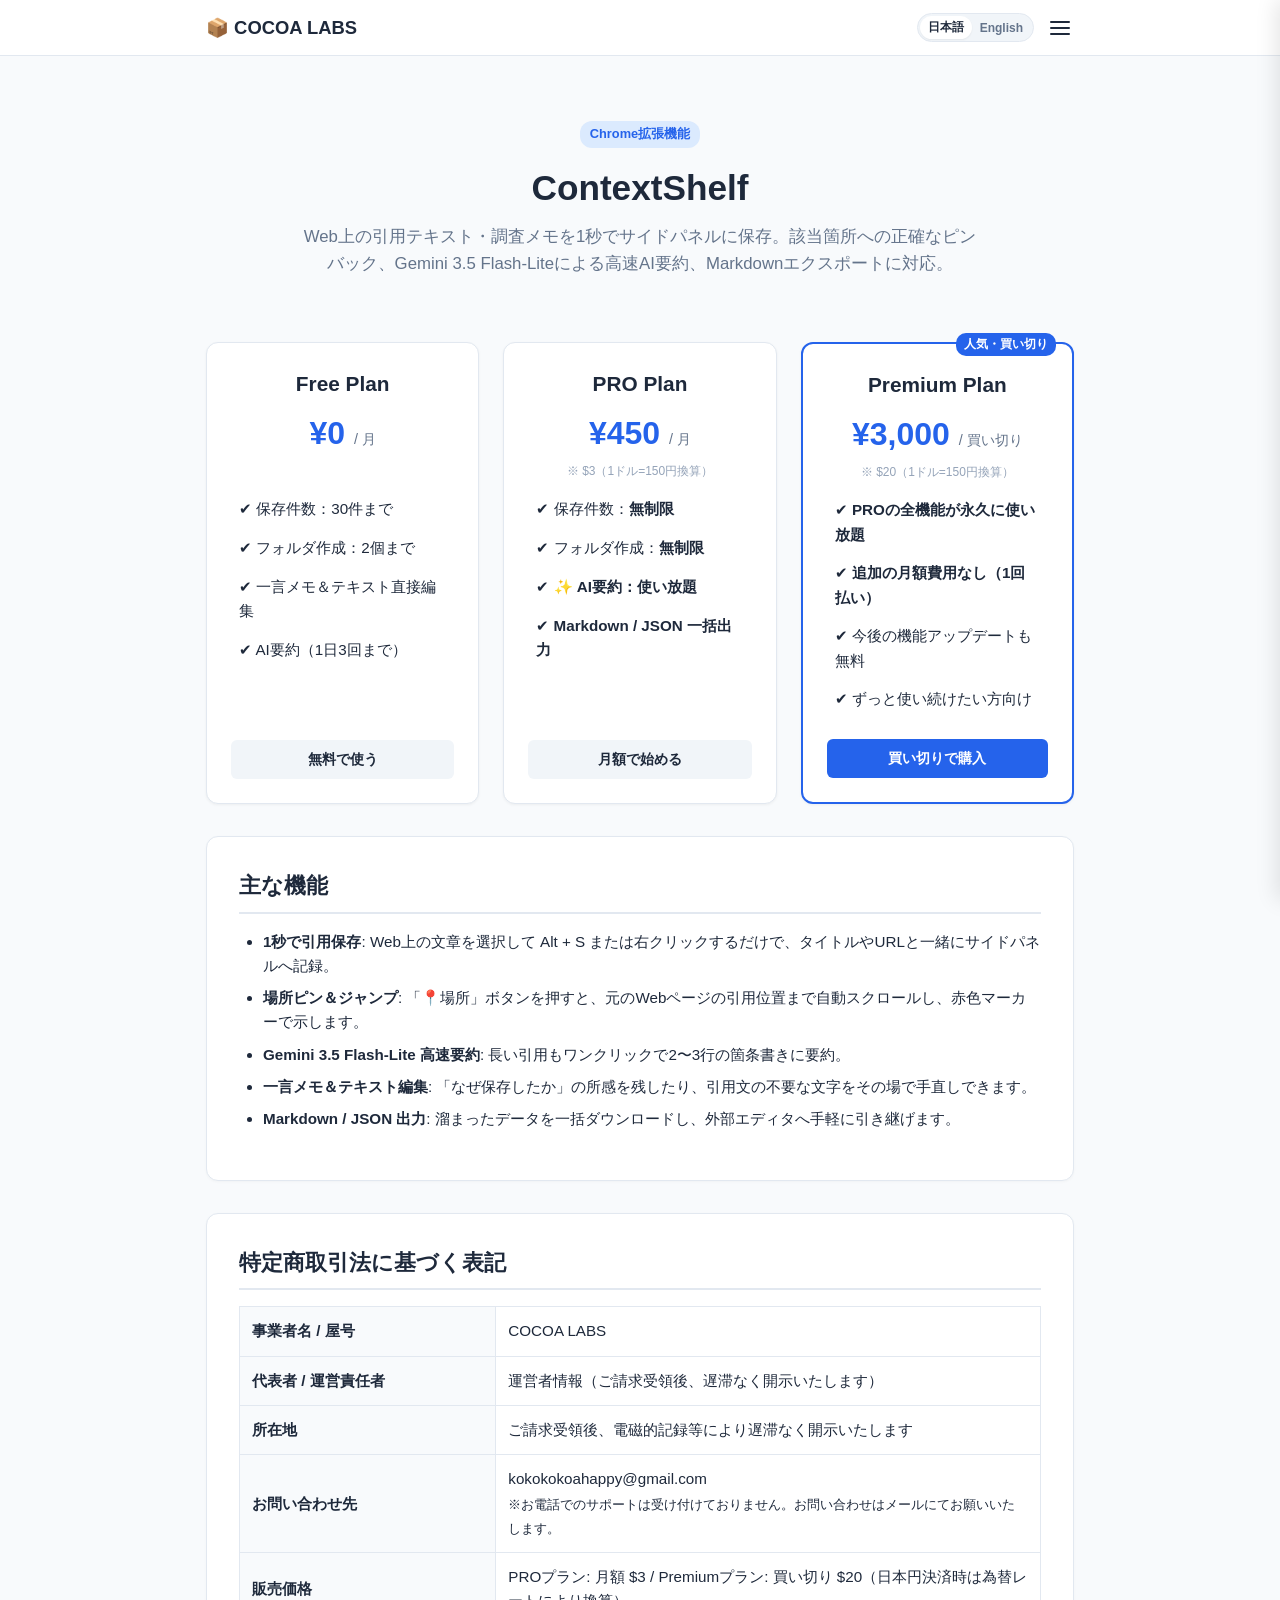
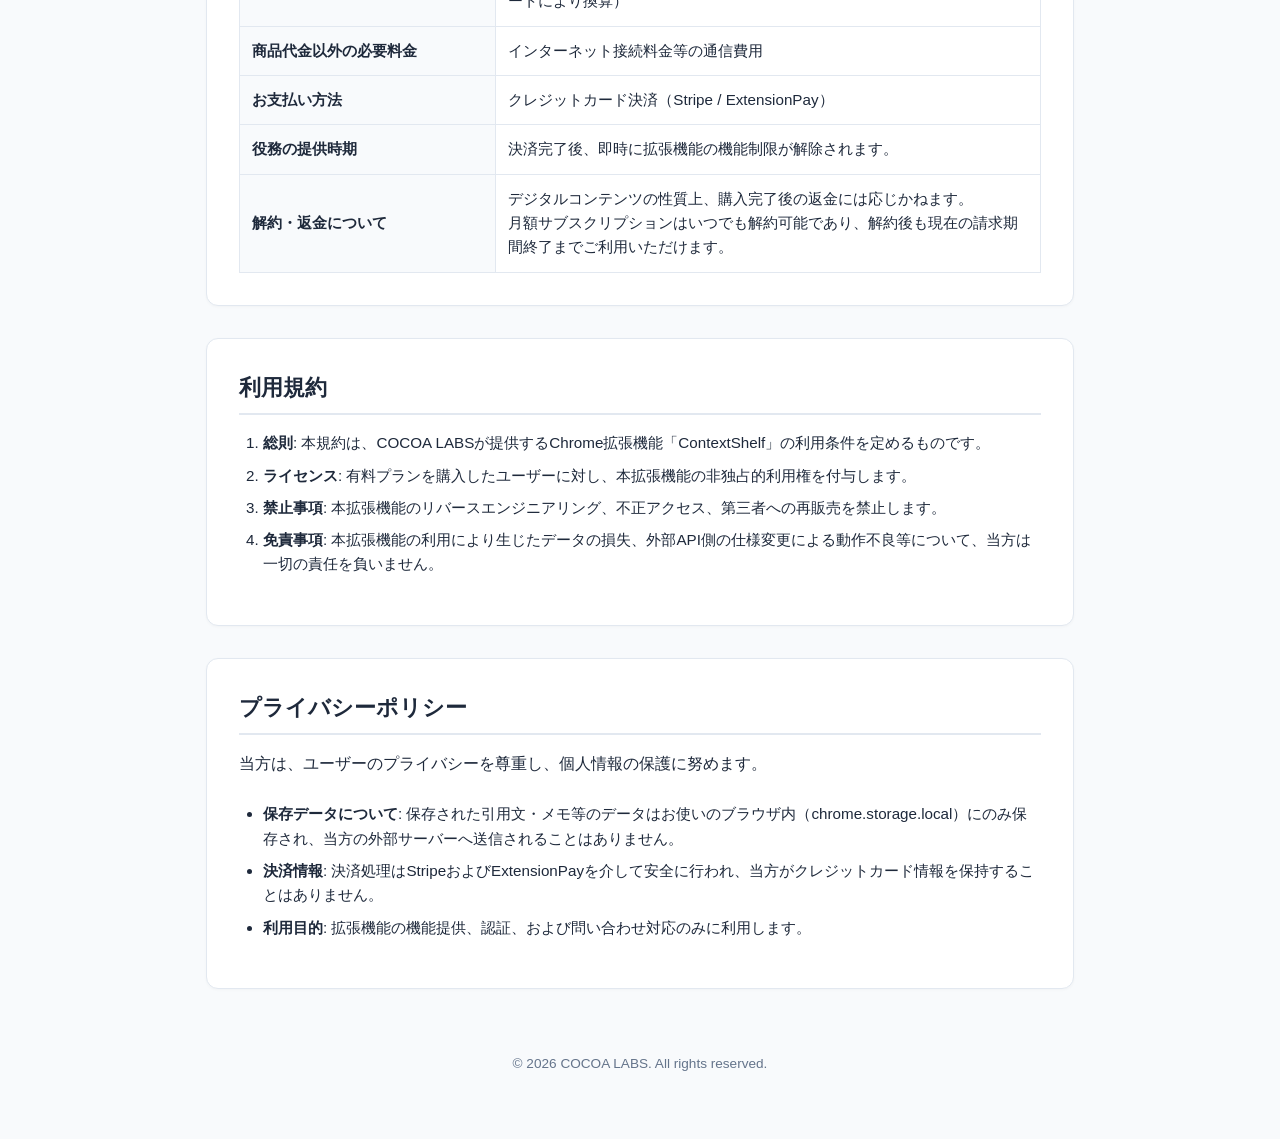
==== index.html @ bc1a7f93 "Update index.html" ====
<!DOCTYPE html>
<html lang="ja">
<head>
  <meta charset="UTF-8">
  <meta name="viewport" content="width=device-width, initial-scale=1.0">
  <title>COCOA LABS - ContextShelf</title>
  <style>
    :root {
      --primary: #2563eb;
      --primary-hover: #1d4ed8;
      --bg: #f8fafc;
      --card-bg: #ffffff;
      --text: #1e293b;
      --text-muted: #64748b;
      --border: #e2e8f0;
    }

    * {
      box-sizing: border-box;
      margin: 0;
      padding: 0;
      font-family: -apple-system, BlinkMacSystemFont, "Segoe UI", Roboto, Helvetica, Arial, sans-serif;
    }

    html {
      scroll-behavior: smooth;
    }

    body {
      line-height: 1.6;
      color: var(--text);
      background-color: var(--bg);
    }

    /* ナビゲーションバー */
    header.nav-header {
      position: sticky;
      top: 0;
      background: rgba(255, 255, 255, 0.95);
      backdrop-filter: blur(8px);
      border-bottom: 1px solid var(--border);
      z-index: 100;
    }

    .nav-container {
      max-width: 900px;
      margin: 0 auto;
      padding: 0.8rem 1rem;
      display: flex;
      justify-content: space-between;
      align-items: center;
    }

    .nav-logo {
      font-size: 1.15rem;
      font-weight: 800;
      color: var(--text);
      text-decoration: none;
      display: flex;
      align-items: center;
      gap: 6px;
    }

    .nav-right {
      display: flex;
      align-items: center;
      gap: 12px;
    }

    /* 言語切り替えボタン */
    .lang-switcher {
      display: flex;
      background: #f1f5f9;
      border: 1px solid var(--border);
      border-radius: 16px;
      padding: 2px;
    }

    .lang-btn {
      background: none;
      border: none;
      padding: 3px 8px;
      font-size: 0.75rem;
      font-weight: 700;
      border-radius: 12px;
      cursor: pointer;
      color: var(--text-muted);
      transition: all 0.15s;
    }

    .lang-btn.active {
      background: #ffffff;
      color: var(--text);
      box-shadow: 0 1px 2px rgba(0,0,0,0.06);
    }

    /* 3本線ハンバーガーメニュー */
    .hamburger-btn {
      background: none;
      border: none;
      cursor: pointer;
      padding: 4px;
      display: flex;
      flex-direction: column;
      gap: 4px;
    }

    .hamburger-btn span {
      display: block;
      width: 20px;
      height: 2px;
      background-color: var(--text);
      border-radius: 2px;
    }

    /* ドロワーメニュー */
    .drawer-overlay {
      position: fixed;
      inset: 0;
      background: rgba(15, 23, 42, 0.4);
      opacity: 0;
      pointer-events: none;
      transition: opacity 0.25s ease;
      z-index: 1000;
    }

    .drawer-overlay.active {
      opacity: 1;
      pointer-events: auto;
    }

    .drawer-menu {
      position: fixed;
      top: 0;
      right: -260px;
      width: 260px;
      height: 100vh;
      background: #ffffff;
      padding: 60px 20px 20px;
      display: flex;
      flex-direction: column;
      gap: 14px;
      box-shadow: -4px 0 20px rgba(0,0,0,0.1);
      transition: right 0.25s ease;
      z-index: 1001;
    }

    .drawer-menu.active {
      right: 0;
    }

    .drawer-menu a {
      font-size: 0.95rem;
      font-weight: 600;
      color: var(--text);
      text-decoration: none;
      padding: 6px 0;
      border-bottom: 1px solid var(--border);
    }

    /* メインコンテナ */
    .container {
      max-width: 900px;
      margin: 0 auto;
      padding: 1.5rem 1rem 3rem;
    }

    .hero-header {
      text-align: center;
      padding: 2.5rem 1rem 2rem;
    }

    .hero-badge {
      display: inline-block;
      background: #dbeafe;
      color: var(--primary);
      font-size: 0.8rem;
      font-weight: 700;
      padding: 3px 10px;
      border-radius: 12px;
      margin-bottom: 12px;
    }

    .hero-header h1 {
      font-size: 2.2rem;
      margin-bottom: 0.5rem;
      color: var(--text);
    }

    .hero-header p {
      color: var(--text-muted);
      font-size: 1.05rem;
      max-width: 680px;
      margin: 0 auto;
    }

    /* 料金カードグリッド */
    .pricing-grid {
      display: grid;
      grid-template-columns: repeat(auto-fit, minmax(250px, 1fr));
      gap: 1.5rem;
      margin: 2rem 0;
    }

    .pricing-card {
      background: var(--card-bg);
      border: 1px solid var(--border);
      border-radius: 12px;
      padding: 1.5rem;
      text-align: center;
      box-shadow: 0 1px 3px rgba(0,0,0,0.05);
      position: relative;
      display: flex;
      flex-direction: column;
      justify-content: space-between;
    }

    .pricing-card.featured {
      border: 2px solid var(--primary);
    }

    .popular-tag {
      position: absolute;
      top: -11px;
      right: 16px;
      background: var(--primary);
      color: #ffffff;
      font-size: 0.75rem;
      font-weight: 700;
      padding: 2px 8px;
      border-radius: 10px;
    }

    .pricing-card h3 {
      font-size: 1.3rem;
      margin-bottom: 0.5rem;
    }

    .price {
      font-size: 2rem;
      font-weight: bold;
      color: var(--primary);
      margin-bottom: 0.2rem;
    }

    .price span {
      font-size: 0.9rem;
      color: var(--text-muted);
      font-weight: normal;
    }

    .price-note {
      font-size: 0.75rem;
      color: #94a3b8;
      margin-bottom: 1rem;
    }

    .pricing-features {
      list-style: none;
      font-size: 0.9rem;
      color: var(--text);
      display: flex;
      flex-direction: column;
      gap: 0.4rem;
      margin-bottom: 1.2rem;
      text-align: left;
      padding: 0 0.5rem;
    }

    .btn-plan {
      display: inline-block;
      width: 100%;
      padding: 8px;
      border-radius: 6px;
      font-weight: 700;
      text-decoration: none;
      font-size: 0.9rem;
      background: #f1f5f9;
      color: var(--text);
    }

    .btn-plan.featured {
      background: var(--primary);
      color: #ffffff;
    }

    /* 各セクション・テーブル */
    .section {
      background: var(--card-bg);
      border: 1px solid var(--border);
      border-radius: 12px;
      padding: 2rem;
      margin-bottom: 2rem;
      box-shadow: 0 1px 3px rgba(0,0,0,0.03);
    }

    .section h2 {
      font-size: 1.35rem;
      border-bottom: 2px solid var(--border);
      padding-bottom: 0.5rem;
      margin-bottom: 1rem;
    }

    table {
      width: 100%;
      border-collapse: collapse;
      margin-top: 1rem;
    }

    th, td {
      border: 1px solid var(--border);
      padding: 0.75rem;
      text-align: left;
      font-size: 0.95rem;
    }

    th {
      background-color: var(--bg);
      width: 32%;
      font-weight: 600;
    }

    ul, ol {
      padding-left: 1.5rem;
      margin-bottom: 1rem;
    }

    li {
      margin-bottom: 0.5rem;
      font-size: 0.95rem;
    }

    footer {
      text-align: center;
      color: var(--text-muted);
      font-size: 0.85rem;
      padding: 2rem 0 1rem;
    }
  </style>
</head>
<body>

  <!-- 固定ナビゲーション -->
  <header class="nav-header">
    <div class="nav-container">
      <a href="#" class="nav-logo">📦 COCOA LABS</a>
      
      <div class="nav-right">
        <div class="lang-switcher">
          <button id="btn-ja" class="lang-btn active">日本語</button>
          <button id="btn-en" class="lang-btn">English</button>
        </div>

        <button id="hamburger-btn" class="hamburger-btn" aria-label="Menu">
          <span></span>
          <span></span>
          <span></span>
        </button>
      </div>
    </div>
  </header>

  <!-- ドロワーメニュー -->
  <div id="drawer-overlay" class="drawer-overlay"></div>
  <aside id="drawer-menu" class="drawer-menu">
    <div style="font-weight: 800; color: var(--text-muted); font-size: 0.85rem;">NAVIGATION</div>
    <a href="#pricing" class="drawer-link" data-i18n="nav-pricing">料金プラン</a>
    <a href="#features" class="drawer-link" data-i18n="nav-features">主な機能</a>
    <a href="#tokusho" class="drawer-link" data-i18n="nav-tokusho">特定商取引法に基づく表記</a>
    <a href="#terms" class="drawer-link" data-i18n="nav-terms">利用規約</a>
    <a href="#privacy" class="drawer-link" data-i18n="nav-privacy">プライバシーポリシー</a>
  </aside>

  <div class="container">
    <!-- ヒーローヘッダー -->
    <div class="hero-header">
      <div class="hero-badge" data-i18n="badge-text">Chrome拡張機能</div>
      <h1>ContextShelf</h1>
      <p data-i18n="hero-desc">Web上の引用テキスト・調査メモを1秒でサイドパネルに保存。該当箇所への正確なピンバック、Gemini 3.5 Flash-Liteによる高速AI要約、Markdownエクスポートに対応。</p>
    </div>

    <!-- 料金プラン -->
    <div class="pricing-grid" id="pricing">
      <!-- Free -->
      <div class="pricing-card">
        <div>
          <h3>Free Plan</h3>
          <div class="price" id="p-free">¥0 <span>/ 月</span></div>
          <div class="price-note" style="visibility: hidden;">-</div>
          <ul class="pricing-features">
            <li data-i18n="f-free-1">✔ 保存件数：30件まで</li>
            <li data-i18n="f-free-2">✔ フォルダ作成：2個まで</li>
            <li data-i18n="f-free-3">✔ 一言メモ＆テキスト直接編集</li>
            <li data-i18n="f-free-4">✔ AI要約（1日3回まで）</li>
          </ul>
        </div>
        <a href="https://chromewebstore.google.com" target="_blank" class="btn-plan" data-i18n="btn-free">無料で使う</a>
      </div>

      <!-- PRO -->
      <div class="pricing-card">
        <div>
          <h3>PRO Plan</h3>
          <div class="price" id="p-pro">¥450 <span>/ 月</span></div>
          <div class="price-note" id="n-pro">※ $3（1ドル=150円換算）</div>
          <ul class="pricing-features">
            <li data-i18n="f-pro-1">✔ 保存件数：<b>無制限</b></li>
            <li data-i18n="f-pro-2">✔ フォルダ作成：<b>無制限</b></li>
            <li data-i18n="f-pro-3">✔ ✨ <b>AI要約：使い放題</b></li>
            <li data-i18n="f-pro-4">✔ <b>Markdown / JSON 一括出力</b></li>
          </ul>
        </div>
        <a href="https://chromewebstore.google.com" target="_blank" class="btn-plan" data-i18n="btn-pro">月額で始める</a>
      </div>

      <!-- Premium PRO (買い切り) -->
      <div class="pricing-card featured">
        <div class="popular-tag" data-i18n="tag-popular">人気・買い切り</div>
        <div>
          <h3>Premium Plan</h3>
          <div class="price" id="p-prem">¥3,000 <span>/ 買い切り</span></div>
          <div class="price-note" id="n-prem">※ $20（1ドル=150円換算）</div>
          <ul class="pricing-features">
            <li data-i18n="f-prem-1">✔ <b>PROの全機能が永久に使い放題</b></li>
            <li data-i18n="f-prem-2">✔ <b>追加の月額費用なし（1回払い）</b></li>
            <li data-i18n="f-prem-3">✔ 今後の機能アップデートも無料</li>
            <li data-i18n="f-prem-4">✔ ずっと使い続けたい方向け</li>
          </ul>
        </div>
        <a href="https://chromewebstore.google.com" target="_blank" class="btn-plan featured" data-i18n="btn-prem">買い切りで購入</a>
      </div>
    </div>

    <!-- 主な機能の概要 -->
    <section class="section" id="features">
      <h2 data-i18n="sec-features-title">主な機能</h2>
      <ul>
        <li data-i18n="feat-1"><strong>1秒で引用保存</strong>: Web上の文章を選択して <code>Alt + S</code> または右クリックするだけで、タイトルやURLと一緒にサイドパネルへ記録。</li>
        <li data-i18n="feat-2"><strong>場所ピン＆ジャンプ</strong>: 「📍場所」ボタンを押すと、元のWebページの引用位置まで自動スクロールし、赤色マーカーで示します。</li>
        <li data-i18n="feat-3"><strong>Gemini 3.5 Flash-Lite 高速要約</strong>: 長い引用もワンクリックで2〜3行の箇条書きに要約。</li>
        <li data-i18n="feat-4"><strong>一言メモ＆テキスト編集</strong>: 「なぜ保存したか」の所感を残したり、引用文の不要な文字をその場で手直しできます。</li>
        <li data-i18n="feat-5"><strong>Markdown / JSON 出力</strong>: 溜まったデータを一括ダウンロードし、外部エディタへ手軽に引き継げます。</li>
      </ul>
    </section>

    <!-- 特定商取引法に基づく表記 -->
    <section class="section" id="tokusho">
      <h2 data-i18n="sec-tokusho-title">特定商取引法に基づく表記</h2>
      <table>
        <tr>
          <th data-i18n="th-business">事業者名 / 屋号</th>
          <td>COCOA LABS</td>
        </tr>
        <tr>
          <th data-i18n="th-rep">代表者 / 運営責任者</th>
          <td data-i18n="td-rep">運営者情報（ご請求受領後、遅滞なく開示いたします）</td>
        </tr>
        <tr>
          <th data-i18n="th-loc">所在地</th>
          <td data-i18n="td-loc">ご請求受領後、電磁的記録等により遅滞なく開示いたします</td>
        </tr>
        <tr>
          <th data-i18n="th-contact">お問い合わせ先</th>
          <td>kokokokoahappy@gmail.com<br><small data-i18n="td-contact-note">※お電話でのサポートは受け付けておりません。お問い合わせはメールにてお願いいたします。</small></td>
        </tr>
        <tr>
          <th data-i18n="th-price">販売価格</th>
          <td data-i18n="td-price">PROプラン: 月額 $3 / Premiumプラン: 買い切り $20（日本円決済時は為替レートにより換算）</td>
        </tr>
        <tr>
          <th data-i18n="th-fees">商品代金以外の必要料金</th>
          <td data-i18n="td-fees">インターネット接続料金等の通信費用</td>
        </tr>
        <tr>
          <th data-i18n="th-pay">お支払い方法</th>
          <td data-i18n="td-pay">クレジットカード決済（Stripe / ExtensionPay）</td>
        </tr>
        <tr>
          <th data-i18n="th-delivery">役務の提供時期</th>
          <td data-i18n="td-delivery">決済完了後、即時に拡張機能の機能制限が解除されます。</td>
        </tr>
        <tr>
          <th data-i18n="th-cancel">解約・返金について</th>
          <td data-i18n="td-cancel">
            デジタルコンテンツの性質上、購入完了後の返金には応じかねます。<br>
            月額サブスクリプションはいつでも解約可能であり、解約後も現在の請求期間終了までご利用いただけます。
          </td>
        </tr>
      </table>
    </section>

    <!-- 利用規約 -->
    <section class="section" id="terms">
      <h2 data-i18n="sec-terms-title">利用規約</h2>
      <ol>
        <li data-i18n="term-1"><strong>総則</strong>: 本規約は、COCOA LABSが提供するChrome拡張機能「ContextShelf」の利用条件を定めるものです。</li>
        <li data-i18n="term-2"><strong>ライセンス</strong>: 有料プランを購入したユーザーに対し、本拡張機能の非独占的利用権を付与します。</li>
        <li data-i18n="term-3"><strong>禁止事項</strong>: 本拡張機能のリバースエンジニアリング、不正アクセス、第三者への再販売を禁止します。</li>
        <li data-i18n="term-4"><strong>免責事項</strong>: 本拡張機能の利用により生じたデータの損失、外部API側の仕様変更による動作不良等について、当方は一切の責任を負いません。</li>
      </ol>
    </section>

    <!-- プライバシーポリシー -->
    <section class="section" id="privacy">
      <h2 data-i18n="sec-privacy-title">プライバシーポリシー</h2>
      <p data-i18n="priv-intro">当方は、ユーザーのプライバシーを尊重し、個人情報の保護に努めます。</p>
      <br>
      <ul>
        <li data-i18n="priv-1"><strong>保存データについて</strong>: 保存された引用文・メモ等のデータはお使いのブラウザ内（<code>chrome.storage.local</code>）にのみ保存され、当方の外部サーバーへ送信されることはありません。</li>
        <li data-i18n="priv-2"><strong>決済情報</strong>: 決済処理はStripeおよびExtensionPayを介して安全に行われ、当方がクレジットカード情報を保持することはありません。</li>
        <li data-i18n="priv-3"><strong>利用目的</strong>: 拡張機能の機能提供、認証、および問い合わせ対応のみに利用します。</li>
      </ul>
    </section>

    <footer>
      &copy; 2026 COCOA LABS. All rights reserved.
    </footer>
  </div>

  <!-- 多言語切り替え & ドロワースクリプト -->
  <script>
    const i18n = {
      ja: {
        "nav-pricing": "料金プラン",
        "nav-features": "主な機能",
        "nav-tokusho": "特定商取引法に基づく表記",
        "nav-terms": "利用規約",
        "nav-privacy": "プライバシーポリシー",
        "badge-text": "Chrome拡張機能",
        "hero-desc": "Web上の引用テキスト・調査メモを1秒でサイドパネルに保存。該当箇所への正確なピンバック、Gemini 3.5 Flash-Liteによる高速AI要約、Markdownエクスポートに対応。",
        "p-free": "¥0 <span>/ 月</span>",
        "p-pro": "¥450 <span>/ 月</span>",
        "n-pro": "※ $3（1ドル=150円換算）",
        "p-prem": "¥3,000 <span>/ 買い切り</span>",
        "n-prem": "※ $20（1ドル=150円換算）",
        "f-free-1": "✔ 保存件数：30件まで",
        "f-free-2": "✔ フォルダ作成：2個まで",
        "f-free-3": "✔ 一言メモ＆テキスト直接編集",
        "f-free-4": "✔ AI要約（1日3回まで）",
        "btn-free": "無料で使う",
        "f-pro-1": "✔ 保存件数：<b>無制限</b>",
        "f-pro-2": "✔ フォルダ作成：<b>無制限</b>",
        "f-pro-3": "✔ ✨ <b>AI要約：使い放題</b>",
        "f-pro-4": "✔ <b>Markdown / JSON 一括出力</b>",
        "btn-pro": "月額で始める",
        "tag-popular": "人気・買い切り",
        "f-prem-1": "✔ <b>PROの全機能が永久に使い放題</b>",
        "f-prem-2": "✔ <b>追加の月額費用なし（1回払い）</b>",
        "f-prem-3": "✔ 今後の機能アップデートも無料",
        "f-prem-4": "✔ ずっと使い続けたい方向け",
        "btn-prem": "買い切りで購入",
        "sec-features-title": "主な機能",
        "feat-1": "<strong>1秒で引用保存</strong>: Web上の文章を選択して <code>Alt + S</code> または右クリックするだけで、タイトルやURLと一緒にサイドパネルへ記録。",
        "feat-2": "<strong>場所ピン＆ジャンプ</strong>: 「📍場所」ボタンを押すと、元のWebページの引用位置まで自動スクロールし、赤色マーカーで示します。",
        "feat-3": "<strong>Gemini 3.5 Flash-Lite 高速要約</strong>: 長い引用もワンクリックで2〜3行の箇条書きに要約。",
        "feat-4": "<strong>一言メモ＆テキスト編集</strong>: 「なぜ保存したか」の所感を残したり、引用文の不要な文字をその場で手直しできます。",
        "feat-5": "<strong>Markdown / JSON 出力</strong>: 溜まったデータを一括ダウンロードし、外部エディタへ手軽に引き継げます。",
        "sec-tokusho-title": "特定商取引法に基づく表記",
        "th-business": "事業者名 / 屋号",
        "th-rep": "代表者 / 運営責任者",
        "td-rep": "運営者情報（ご請求受領後、遅滞なく開示いたします）",
        "th-loc": "所在地",
        "td-loc": "ご請求受領後、電磁的記録等により遅滞なく開示いたします",
        "th-contact": "お問い合わせ先",
        "td-contact-note": "※お電話でのサポートは受け付けておりません。お問い合わせはメールにてお願いいたします。",
        "th-price": "販売価格",
        "td-price": "PROプラン: 月額 $3 / Premiumプラン: 買い切り $20（日本円決済時は為替レートにより換算）",
        "th-fees": "商品代金以外の必要料金",
        "td-fees": "インターネット接続料金等の通信費用",
        "th-pay": "お支払い方法",
        "td-pay": "クレジットカード決済（Stripe / ExtensionPay）",
        "th-delivery": "役務の提供時期",
        "td-delivery": "決済完了後、即時に拡張機能の機能制限が解除されます。",
        "th-cancel": "解約・返金について",
        "td-cancel": "デジタルコンテンツの性質上、購入完了後の返金には応じかねます。<br>月額サブスクリプションはいつでも解約可能であり、解約後も現在の請求期間終了までご利用いただけます。",
        "sec-terms-title": "利用規約",
        "term-1": "<strong>総則</strong>: 本規約は、COCOA LABSが提供するChrome拡張機能「ContextShelf」の利用条件を定めるものです。",
        "term-2": "<strong>ライセンス</strong>: 有料プランを購入したユーザーに対し、本拡張機能の非独占的利用権を付与します。",
        "term-3": "<strong>禁止事項</strong>: 本拡張機能のリバースエンジニアリング、不正アクセス、第三者への再販売を禁止します。",
        "term-4": "<strong>免責事項</strong>: 本拡張機能の利用により生じたデータの損失、外部API側の仕様変更による動作不良等について、当方は一切の責任を負いません。",
        "sec-privacy-title": "プライバシーポリシー",
        "priv-intro": "当方は、ユーザーのプライバシーを尊重し、個人情報の保護に努めます。",
        "priv-1": "<strong>保存データについて</strong>: 保存された引用文・メモ等のデータはお使いのブラウザ内（<code>chrome.storage.local</code>）にのみ保存され、当方の外部サーバーへ送信されることはありません。",
        "priv-2": "<strong>決済情報</strong>: 決済処理はStripeおよびExtensionPayを介して安全に行われ、当方がクレジットカード情報を保持することはありません。",
        "priv-3": "<strong>利用目的</strong>: 拡張機能の機能提供、認証、および問い合わせ対応のみに利用します。"
      },
      en: {
        "nav-pricing": "Pricing",
        "nav-features": "Features",
        "nav-tokusho": "Legal Notice",
        "nav-terms": "Terms of Service",
        "nav-privacy": "Privacy Policy",
        "badge-text": "Chrome Extension",
        "hero-desc": "Capture web quotes & research notes in 1 second. Features source pinpoint jump, Gemini 3.5 Flash-Lite AI summaries, and clean Markdown export directly in your sidebar.",
        "p-free": "$0 <span>/ mo</span>",
        "p-pro": "$3 <span>/ mo</span>",
        "n-pro": "Billed monthly. Cancel anytime.",
        "p-prem": "$20 <span>/ lifetime</span>",
        "n-prem": "One-time payment. No subscription.",
        "f-free-1": "✔ Capacity: Up to 30 items",
        "f-free-2": "✔ Folders: Up to 2 folders",
        "f-free-3": "✔ Quick notes & inline editing",
        "f-free-4": "✔ AI Summaries (3/day)",
        "btn-free": "Start Free",
        "f-pro-1": "✔ Capacity: <b>Unlimited</b>",
        "f-pro-2": "✔ Custom Folders: <b>Unlimited</b>",
        "f-pro-3": "✔ ✨ <b>AI Summaries: Unlimited</b>",
        "f-pro-4": "✔ <b>Markdown & JSON Bulk Export</b>",
        "btn-pro": "Start Pro ($3/mo)",
        "tag-popular": "Most Popular",
        "f-prem-1": "✔ <b>All Pro features included</b>",
        "f-prem-2": "✔ <b>Pay once, use forever</b>",
        "f-prem-3": "✔ All future updates included",
        "f-prem-4": "✔ Best for long-term users",
        "btn-prem": "Get Lifetime ($20)",
        "sec-features-title": "Features",
        "feat-1": "<strong>1-Second Capture</strong>: Select text and press <code>Alt + S</code> or right-click to instantly save quotes with page title and URL.",
        "feat-2": "<strong>Location Pin & Jump</strong>: Click 'Location' to scroll right back to the quote on the original webpage with a clean red highlight.",
        "feat-3": "<strong>Gemini 3.5 Flash-Lite Summary</strong>: Summarize lengthy quotes into concise bullet points with one click.",
        "feat-4": "<strong>Quick Notes & Inline Editing</strong>: Add why you saved it and edit or clean up quotes directly in the side panel.",
        "feat-5": "<strong>Markdown / JSON Export</strong>: Download all saved notes in clean Markdown format with source links.",
        "sec-tokusho-title": "Commercial Disclosure (Specified Commercial Transactions Act)",
        "th-business": "Business Name",
        "th-rep": "Representative",
        "td-rep": "Disclosed without delay upon request.",
        "th-loc": "Location",
        "td-loc": "Disclosed without delay upon request via electronic format.",
        "th-contact": "Contact",
        "td-contact-note": "*Phone support is not available. Please contact us via email.",
        "th-price": "Pricing",
        "td-price": "PRO Plan: $3/mo / Premium Plan: $20 one-time",
        "th-fees": "Additional Fees",
        "td-fees": "Internet communication fees required to use the service.",
        "th-pay": "Payment Methods",
        "td-pay": "Credit card payment (Stripe / ExtensionPay)",
        "th-delivery": "Delivery of Service",
        "td-delivery": "Feature limits are lifted immediately upon completion of payment.",
        "th-cancel": "Cancellation & Refunds",
        "td-cancel": "Due to the nature of digital goods, refunds are generally not accepted once purchased.<br>Monthly subscriptions can be cancelled anytime and remain active until the end of the billing period.",
        "sec-terms-title": "Terms of Service",
        "term-1": "<strong>General</strong>: These terms govern the use of the Chrome extension 'ContextShelf' provided by COCOA LABS.",
        "term-2": "<strong>License</strong>: Users purchasing a paid plan are granted a non-exclusive license to use the extension.",
        "term-3": "<strong>Prohibitions</strong>: Reverse engineering, unauthorized access, and resale to third parties are strictly prohibited.",
        "term-4": "<strong>Disclaimer</strong>: We are not liable for any data loss or operational issues caused by external API specification changes.",
        "sec-privacy-title": "Privacy Policy",
        "priv-intro": "We respect user privacy and are committed to protecting your personal data.",
        "priv-1": "<strong>Stored Data</strong>: All saved quotes and notes are stored locally in your browser (<code>chrome.storage.local</code>) and are never transmitted to our external servers.",
        "priv-2": "<strong>Payment Info</strong>: Payments are securely processed via Stripe and ExtensionPay. We never store credit card information.",
        "priv-3": "<strong>Purpose of Use</strong>: Collected data is used solely for providing extension functionality, authentication, and customer support."
      }
    };

    function updateLanguage(lang) {
      document.querySelectorAll("[data-i18n]").forEach(el => {
        const key = el.getAttribute("data-i18n");
        if (i18n[lang][key]) {
          el.innerHTML = i18n[lang][key];
        }
      });

      document.getElementById("p-free").innerHTML = i18n[lang]["p-free"];
      document.getElementById("p-pro").innerHTML = i18n[lang]["p-pro"];
      document.getElementById("n-pro").textContent = i18n[lang]["n-pro"];
      document.getElementById("p-prem").innerHTML = i18n[lang]["p-prem"];
      document.getElementById("n-prem").textContent = i18n[lang]["n-prem"];

      document.getElementById("btn-ja").classList.toggle("active", lang === "ja");
      document.getElementById("btn-en").classList.toggle("active", lang === "en");
    }

    document.getElementById("btn-ja").addEventListener("click", () => updateLanguage("ja"));
    document.getElementById("btn-en").addEventListener("click", () => updateLanguage("en"));

    // ドロワーメニュー
    const hamburgerBtn = document.getElementById('hamburger-btn');
    const drawerMenu = document.getElementById('drawer-menu');
    const drawerOverlay = document.getElementById('drawer-overlay');
    const drawerLinks = document.querySelectorAll('.drawer-link');

    function toggleDrawer() {
      drawerMenu.classList.toggle('active');
      drawerOverlay.classList.toggle('active');
    }

    hamburgerBtn.addEventListener('click', toggleDrawer);
    drawerOverlay.addEventListener('click', toggleDrawer);
    drawerLinks.forEach(link => link.addEventListener('click', toggleDrawer));
  </script>

</body>
</html>
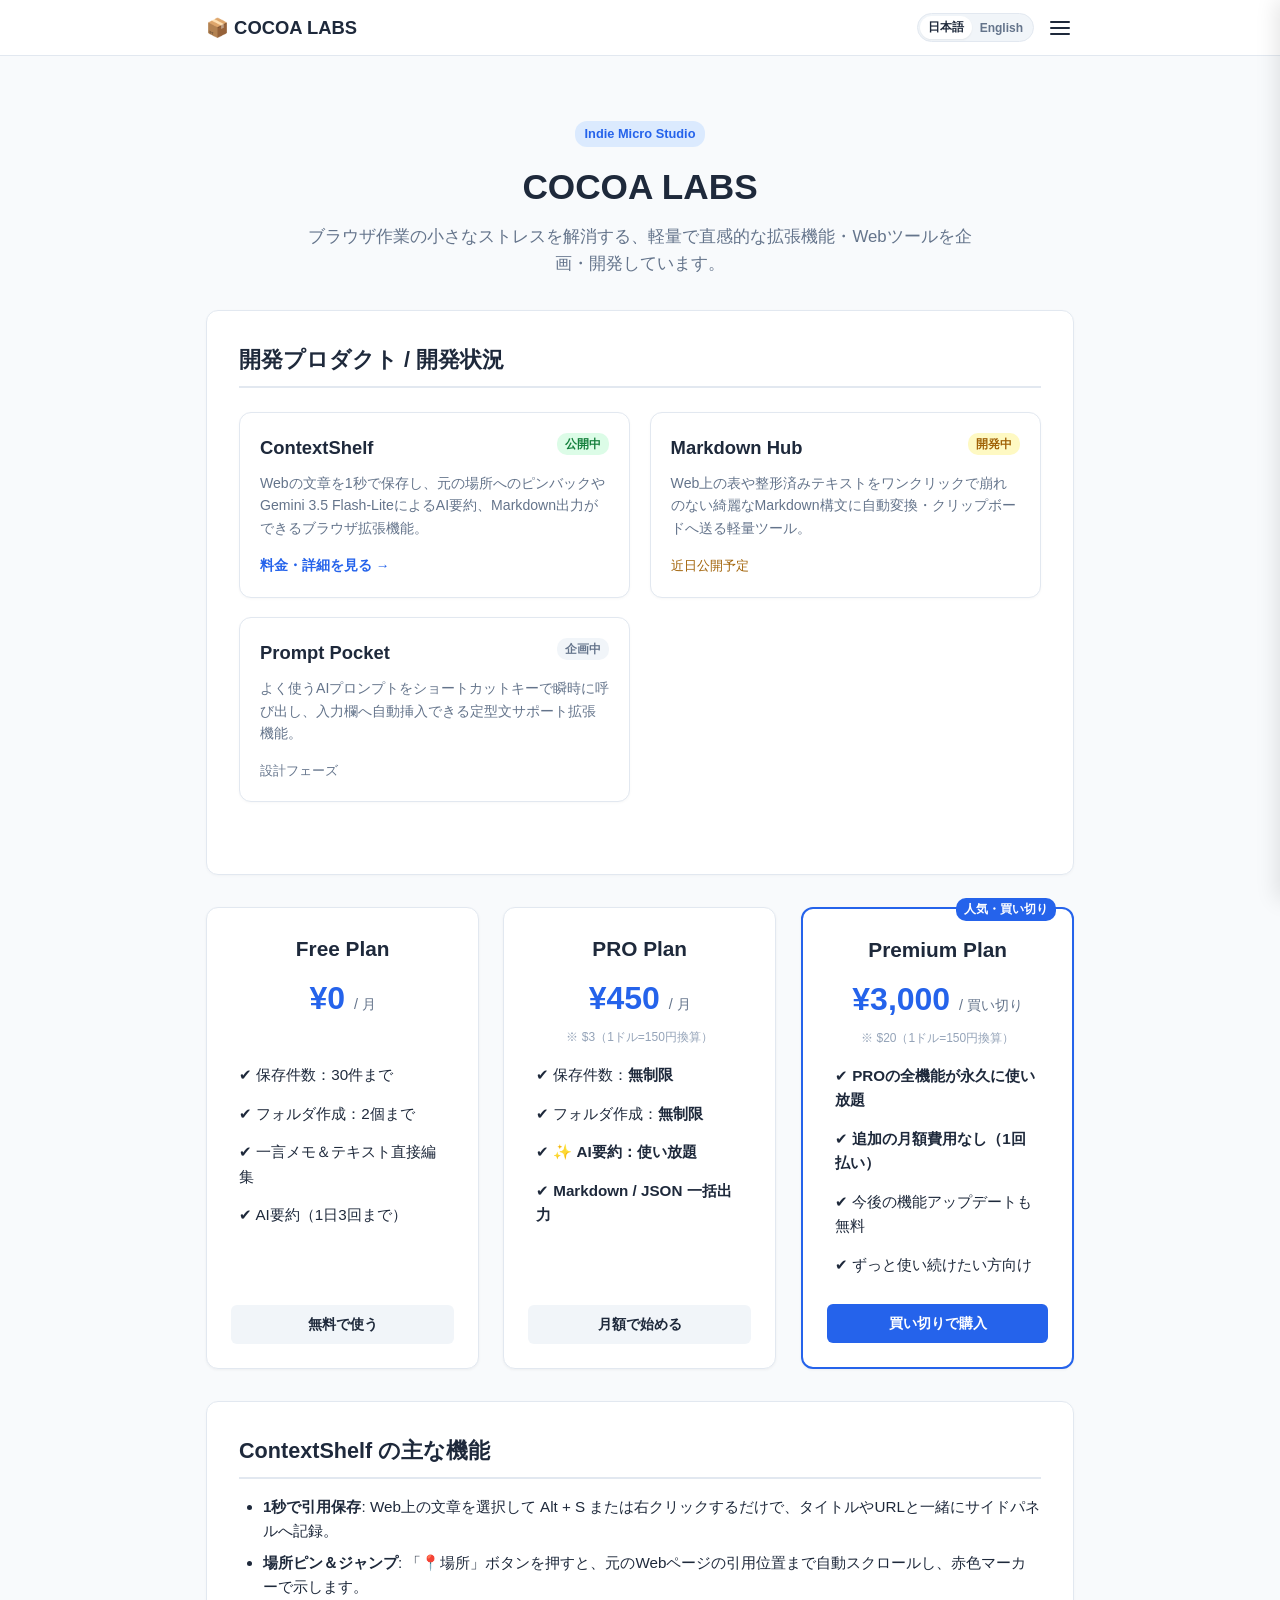
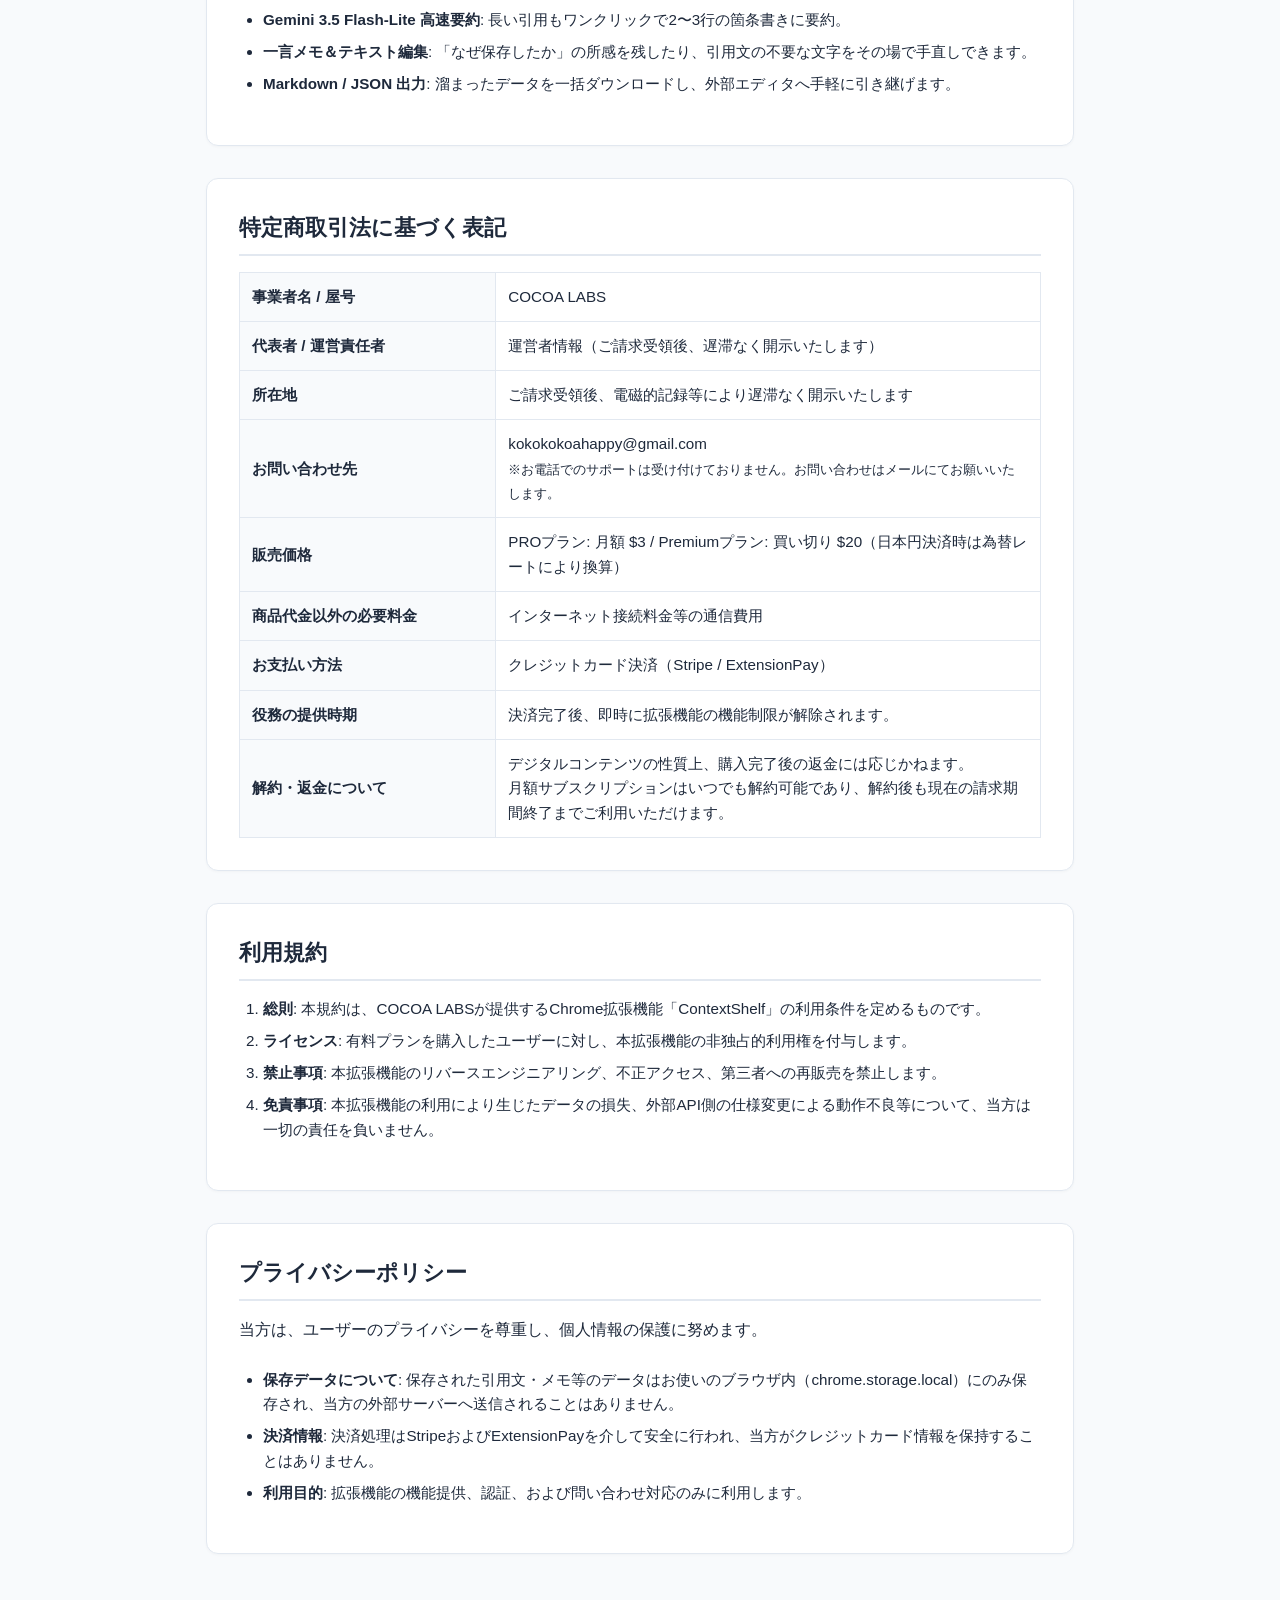
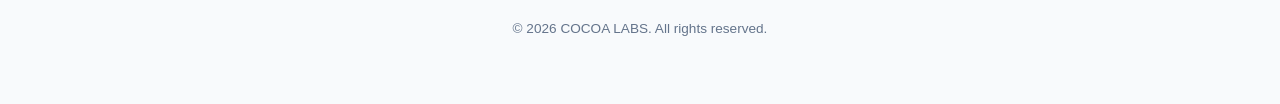
==== commit 72ed06f4: "Update index.html" ====
--- a/index.html
+++ b/index.html
@@ -3,7 +3,7 @@
 <head>
   <meta charset="UTF-8">
   <meta name="viewport" content="width=device-width, initial-scale=1.0">
-  <title>COCOA LABS - ContextShelf</title>
+  <title>COCOA LABS - Chrome Extensions & Micro Tools</title>
   <style>
     :root {
       --primary: #2563eb;
@@ -30,9 +30,10 @@
       line-height: 1.6;
       color: var(--text);
       background-color: var(--bg);
-    }
-
-    /* ナビゲーションバー */
+      overflow-x: hidden;
+    }
+
+    /* 固定ナビゲーション */
     header.nav-header {
       position: sticky;
       top: 0;
@@ -67,7 +68,7 @@
       gap: 12px;
     }
 
-    /* 言語切り替えボタン */
+    /* 言語切り替えトグル */
     .lang-switcher {
       display: flex;
       background: #f1f5f9;
@@ -94,7 +95,7 @@
       box-shadow: 0 1px 2px rgba(0,0,0,0.06);
     }
 
-    /* 3本線ハンバーガーメニュー */
+    /* ハンバーガーメニュー */
     .hamburger-btn {
       background: none;
       border: none;
@@ -194,7 +195,62 @@
       margin: 0 auto;
     }
 
-    /* 料金カードグリッド */
+    /* プロダクト一覧（ラインナップ） */
+    .products-grid {
+      display: grid;
+      grid-template-columns: repeat(auto-fit, minmax(260px, 1fr));
+      gap: 1.2rem;
+      margin: 1.5rem 0 2.5rem;
+    }
+
+    .product-box {
+      background: var(--card-bg);
+      border: 1px solid var(--border);
+      border-radius: 12px;
+      padding: 1.25rem;
+      display: flex;
+      flex-direction: column;
+      justify-content: space-between;
+      box-shadow: 0 1px 3px rgba(0,0,0,0.03);
+    }
+
+    .product-top {
+      display: flex;
+      justify-content: space-between;
+      align-items: flex-start;
+      margin-bottom: 0.6rem;
+    }
+
+    .product-title {
+      font-size: 1.15rem;
+      font-weight: 800;
+    }
+
+    .badge-status {
+      font-size: 0.72rem;
+      font-weight: 700;
+      padding: 2px 8px;
+      border-radius: 10px;
+    }
+
+    .status-active { background: #dcfce7; color: #15803d; }
+    .status-dev { background: #fef9c3; color: #a16207; }
+    .status-plan { background: #f1f5f9; color: #64748b; }
+
+    .product-desc {
+      font-size: 0.88rem;
+      color: var(--text-muted);
+      margin-bottom: 1rem;
+    }
+
+    .product-link {
+      font-size: 0.85rem;
+      font-weight: 700;
+      color: var(--primary);
+      text-decoration: none;
+    }
+
+    /* 料金カード */
     .pricing-grid {
       display: grid;
       grid-template-columns: repeat(auto-fit, minmax(250px, 1fr));
@@ -213,6 +269,12 @@
       display: flex;
       flex-direction: column;
       justify-content: space-between;
+      transition: transform 0.2s ease, box-shadow 0.2s ease;
+    }
+
+    .pricing-card:hover {
+      transform: translateY(-4px);
+      box-shadow: 0 8px 20px rgba(0,0,0,0.07);
     }
 
     .pricing-card.featured {
@@ -277,6 +339,11 @@
       font-size: 0.9rem;
       background: #f1f5f9;
       color: var(--text);
+      transition: background 0.15s ease;
+    }
+
+    .btn-plan:hover {
+      background: #e2e8f0;
     }
 
     .btn-plan.featured {
@@ -284,7 +351,11 @@
       color: #ffffff;
     }
 
-    /* 各セクション・テーブル */
+    .btn-plan.featured:hover {
+      background: var(--primary-hover);
+    }
+
+    /* 各セクション */
     .section {
       background: var(--card-bg);
       border: 1px solid var(--border);
@@ -336,6 +407,23 @@
       font-size: 0.85rem;
       padding: 2rem 0 1rem;
     }
+
+    /* スクロール連動アニメーション */
+    .reveal {
+      opacity: 0;
+      transform: translateY(28px);
+      transition: opacity 0.65s cubic-bezier(0.16, 1, 0.3, 1), transform 0.65s cubic-bezier(0.16, 1, 0.3, 1);
+      will-change: opacity, transform;
+    }
+
+    .reveal.is-visible {
+      opacity: 1;
+      transform: translateY(0);
+    }
+
+    .pricing-card.reveal:nth-child(1) { transition-delay: 0.05s; }
+    .pricing-card.reveal:nth-child(2) { transition-delay: 0.15s; }
+    .pricing-card.reveal:nth-child(3) { transition-delay: 0.25s; }
   </style>
 </head>
 <body>
@@ -364,6 +452,7 @@
   <div id="drawer-overlay" class="drawer-overlay"></div>
   <aside id="drawer-menu" class="drawer-menu">
     <div style="font-weight: 800; color: var(--text-muted); font-size: 0.85rem;">NAVIGATION</div>
+    <a href="#products" class="drawer-link" data-i18n="nav-products">プロダクト一覧</a>
     <a href="#pricing" class="drawer-link" data-i18n="nav-pricing">料金プラン</a>
     <a href="#features" class="drawer-link" data-i18n="nav-features">主な機能</a>
     <a href="#tokusho" class="drawer-link" data-i18n="nav-tokusho">特定商取引法に基づく表記</a>
@@ -373,16 +462,64 @@
 
   <div class="container">
     <!-- ヒーローヘッダー -->
-    <div class="hero-header">
-      <div class="hero-badge" data-i18n="badge-text">Chrome拡張機能</div>
-      <h1>ContextShelf</h1>
-      <p data-i18n="hero-desc">Web上の引用テキスト・調査メモを1秒でサイドパネルに保存。該当箇所への正確なピンバック、Gemini 3.5 Flash-Liteによる高速AI要約、Markdownエクスポートに対応。</p>
+    <div class="hero-header reveal">
+      <div class="hero-badge" data-i18n="badge-text">Indie Micro Studio</div>
+      <h1>COCOA LABS</h1>
+      <p data-i18n="hero-desc">ブラウザ作業の小さなストレスを解消する、軽量で直感的な拡張機能・Webツールを企画・開発しています。</p>
     </div>
 
-    <!-- 料金プラン -->
+    <!-- 開発プロダクト一覧 (Products & In-Development) -->
+    <section class="section reveal" id="products">
+      <h2 data-i18n="sec-products-title">開発プロダクト / 開発状況</h2>
+      <div class="products-grid">
+        <!-- 1. ContextShelf (公開中) -->
+        <div class="product-box">
+          <div>
+            <div class="product-top">
+              <span class="product-title">ContextShelf</span>
+              <span class="badge-status status-active" data-i18n="status-pub">公開中</span>
+            </div>
+            <p class="product-desc" data-i18n="p1-desc">
+              Webの文章を1秒で保存し、元の場所へのピンバックやGemini 3.5 Flash-LiteによるAI要約、Markdown出力ができるブラウザ拡張機能。
+            </p>
+          </div>
+          <a href="#pricing" class="product-link" data-i18n="p1-link">料金・詳細を見る &rarr;</a>
+        </div>
+
+        <!-- 2. Markdown QuickHub (開発中) -->
+        <div class="product-box">
+          <div>
+            <div class="product-top">
+              <span class="product-title">Markdown Hub</span>
+              <span class="badge-status status-dev" data-i18n="status-dev">開発中</span>
+            </div>
+            <p class="product-desc" data-i18n="p2-desc">
+              Web上の表や整形済みテキストをワンクリックで崩れのない綺麗なMarkdown構文に自動変換・クリップボードへ送る軽量ツール。
+            </p>
+          </div>
+          <span style="font-size:0.8rem; color:#a16207;" data-i18n="p2-sub">近日公開予定</span>
+        </div>
+
+        <!-- 3. Prompt Pocket (企画中) -->
+        <div class="product-box">
+          <div>
+            <div class="product-top">
+              <span class="product-title">Prompt Pocket</span>
+              <span class="badge-status status-plan" data-i18n="status-plan">企画中</span>
+            </div>
+            <p class="product-desc" data-i18n="p3-desc">
+              よく使うAIプロンプトをショートカットキーで瞬時に呼び出し、入力欄へ自動挿入できる定型文サポート拡張機能。
+            </p>
+          </div>
+          <span style="font-size:0.8rem; color:#64748b;" data-i18n="p3-sub">設計フェーズ</span>
+        </div>
+      </div>
+    </section>
+
+    <!-- 料金プラン (ContextShelf) -->
     <div class="pricing-grid" id="pricing">
       <!-- Free -->
-      <div class="pricing-card">
+      <div class="pricing-card reveal">
         <div>
           <h3>Free Plan</h3>
           <div class="price" id="p-free">¥0 <span>/ 月</span></div>
@@ -398,7 +535,7 @@
       </div>
 
       <!-- PRO -->
-      <div class="pricing-card">
+      <div class="pricing-card reveal">
         <div>
           <h3>PRO Plan</h3>
           <div class="price" id="p-pro">¥450 <span>/ 月</span></div>
@@ -414,7 +551,7 @@
       </div>
 
       <!-- Premium PRO (買い切り) -->
-      <div class="pricing-card featured">
+      <div class="pricing-card featured reveal">
         <div class="popular-tag" data-i18n="tag-popular">人気・買い切り</div>
         <div>
           <h3>Premium Plan</h3>
@@ -432,8 +569,8 @@
     </div>
 
     <!-- 主な機能の概要 -->
-    <section class="section" id="features">
-      <h2 data-i18n="sec-features-title">主な機能</h2>
+    <section class="section reveal" id="features">
+      <h2 data-i18n="sec-features-title">ContextShelf の主な機能</h2>
       <ul>
         <li data-i18n="feat-1"><strong>1秒で引用保存</strong>: Web上の文章を選択して <code>Alt + S</code> または右クリックするだけで、タイトルやURLと一緒にサイドパネルへ記録。</li>
         <li data-i18n="feat-2"><strong>場所ピン＆ジャンプ</strong>: 「📍場所」ボタンを押すと、元のWebページの引用位置まで自動スクロールし、赤色マーカーで示します。</li>
@@ -444,7 +581,7 @@
     </section>
 
     <!-- 特定商取引法に基づく表記 -->
-    <section class="section" id="tokusho">
+    <section class="section reveal" id="tokusho">
       <h2 data-i18n="sec-tokusho-title">特定商取引法に基づく表記</h2>
       <table>
         <tr>
@@ -490,7 +627,7 @@
     </section>
 
     <!-- 利用規約 -->
-    <section class="section" id="terms">
+    <section class="section reveal" id="terms">
       <h2 data-i18n="sec-terms-title">利用規約</h2>
       <ol>
         <li data-i18n="term-1"><strong>総則</strong>: 本規約は、COCOA LABSが提供するChrome拡張機能「ContextShelf」の利用条件を定めるものです。</li>
@@ -501,7 +638,7 @@
     </section>
 
     <!-- プライバシーポリシー -->
-    <section class="section" id="privacy">
+    <section class="section reveal" id="privacy">
       <h2 data-i18n="sec-privacy-title">プライバシーポリシー</h2>
       <p data-i18n="priv-intro">当方は、ユーザーのプライバシーを尊重し、個人情報の保護に努めます。</p>
       <br>
@@ -517,17 +654,28 @@
     </footer>
   </div>
 
-  <!-- 多言語切り替え & ドロワースクリプト -->
+  <!-- 多言語切り替え & スクリプト -->
   <script>
     const i18n = {
       ja: {
+        "nav-products": "プロダクト一覧",
         "nav-pricing": "料金プラン",
         "nav-features": "主な機能",
         "nav-tokusho": "特定商取引法に基づく表記",
         "nav-terms": "利用規約",
         "nav-privacy": "プライバシーポリシー",
-        "badge-text": "Chrome拡張機能",
-        "hero-desc": "Web上の引用テキスト・調査メモを1秒でサイドパネルに保存。該当箇所への正確なピンバック、Gemini 3.5 Flash-Liteによる高速AI要約、Markdownエクスポートに対応。",
+        "badge-text": "Indie Micro Studio",
+        "hero-desc": "ブラウザ作業の小さなストレスを解消する、軽量で直感的な拡張機能・Webツールを企画・開発しています。",
+        "sec-products-title": "開発プロダクト / 開発状況",
+        "status-pub": "公開中",
+        "status-dev": "開発中",
+        "status-plan": "企画中",
+        "p1-desc": "Webの文章を1秒で保存し、元の場所へのピンバックやGemini 3.5 Flash-LiteによるAI要約、Markdown出力ができるブラウザ拡張機能。",
+        "p1-link": "料金・詳細を見る &rarr;",
+        "p2-desc": "Web上の表や整形済みテキストをワンクリックで崩れのない綺麗なMarkdown構文に自動変換・クリップボードへ送る軽量ツール。",
+        "p2-sub": "近日公開予定",
+        "p3-desc": "よく使うAIプロンプトをショートカットキーで瞬時に呼び出し、入力欄へ自動挿入できる定型文サポート拡張機能。",
+        "p3-sub": "設計フェーズ",
         "p-free": "¥0 <span>/ 月</span>",
         "p-pro": "¥450 <span>/ 月</span>",
         "n-pro": "※ $3（1ドル=150円換算）",
@@ -549,7 +697,7 @@
         "f-prem-3": "✔ 今後の機能アップデートも無料",
         "f-prem-4": "✔ ずっと使い続けたい方向け",
         "btn-prem": "買い切りで購入",
-        "sec-features-title": "主な機能",
+        "sec-features-title": "ContextShelf の主な機能",
         "feat-1": "<strong>1秒で引用保存</strong>: Web上の文章を選択して <code>Alt + S</code> または右クリックするだけで、タイトルやURLと一緒にサイドパネルへ記録。",
         "feat-2": "<strong>場所ピン＆ジャンプ</strong>: 「📍場所」ボタンを押すと、元のWebページの引用位置まで自動スクロールし、赤色マーカーで示します。",
         "feat-3": "<strong>Gemini 3.5 Flash-Lite 高速要約</strong>: 長い引用もワンクリックで2〜3行の箇条書きに要約。",
@@ -585,13 +733,24 @@
         "priv-3": "<strong>利用目的</strong>: 拡張機能の機能提供、認証、および問い合わせ対応のみに利用します。"
       },
       en: {
+        "nav-products": "Products",
         "nav-pricing": "Pricing",
         "nav-features": "Features",
         "nav-tokusho": "Legal Notice",
         "nav-terms": "Terms of Service",
         "nav-privacy": "Privacy Policy",
-        "badge-text": "Chrome Extension",
-        "hero-desc": "Capture web quotes & research notes in 1 second. Features source pinpoint jump, Gemini 3.5 Flash-Lite AI summaries, and clean Markdown export directly in your sidebar.",
+        "badge-text": "Indie Micro Studio",
+        "hero-desc": "Crafting focused, lightweight browser extensions and micro-tools to eliminate friction from your daily digital workflows.",
+        "sec-products-title": "Products & Roadmap",
+        "status-pub": "Active",
+        "status-dev": "In Development",
+        "status-plan": "Planned",
+        "p1-desc": "Capture web quotes in 1s with source jump pin, Gemini 3.5 Flash-Lite AI summaries, and Markdown export.",
+        "p1-link": "View Pricing & Details &rarr;",
+        "p2-desc": "Instantly convert web tables and formatted text into clean, valid Markdown copied straight to your clipboard.",
+        "p2-sub": "Coming Soon",
+        "p3-desc": "A fast snippet manager to trigger and inject your favorite AI prompt templates with hotkeys.",
+        "p3-sub": "Design Phase",
         "p-free": "$0 <span>/ mo</span>",
         "p-pro": "$3 <span>/ mo</span>",
         "n-pro": "Billed monthly. Cancel anytime.",
@@ -613,7 +772,7 @@
         "f-prem-3": "✔ All future updates included",
         "f-prem-4": "✔ Best for long-term users",
         "btn-prem": "Get Lifetime ($20)",
-        "sec-features-title": "Features",
+        "sec-features-title": "ContextShelf Features",
         "feat-1": "<strong>1-Second Capture</strong>: Select text and press <code>Alt + S</code> or right-click to instantly save quotes with page title and URL.",
         "feat-2": "<strong>Location Pin & Jump</strong>: Click 'Location' to scroll right back to the quote on the original webpage with a clean red highlight.",
         "feat-3": "<strong>Gemini 3.5 Flash-Lite Summary</strong>: Summarize lengthy quotes into concise bullet points with one click.",
@@ -685,6 +844,22 @@
     hamburgerBtn.addEventListener('click', toggleDrawer);
     drawerOverlay.addEventListener('click', toggleDrawer);
     drawerLinks.forEach(link => link.addEventListener('click', toggleDrawer));
+
+    // スクロール検知オブザーバー
+    const observer = new IntersectionObserver((entries, obs) => {
+      entries.forEach(entry => {
+        if (entry.isIntersecting) {
+          entry.target.classList.add('is-visible');
+          obs.unobserve(entry.target);
+        }
+      });
+    }, {
+      root: null,
+      threshold: 0.1,
+      rootMargin: "0px 0px -40px 0px"
+    });
+
+    document.querySelectorAll('.reveal').forEach(el => observer.observe(el));
   </script>
 
 </body>
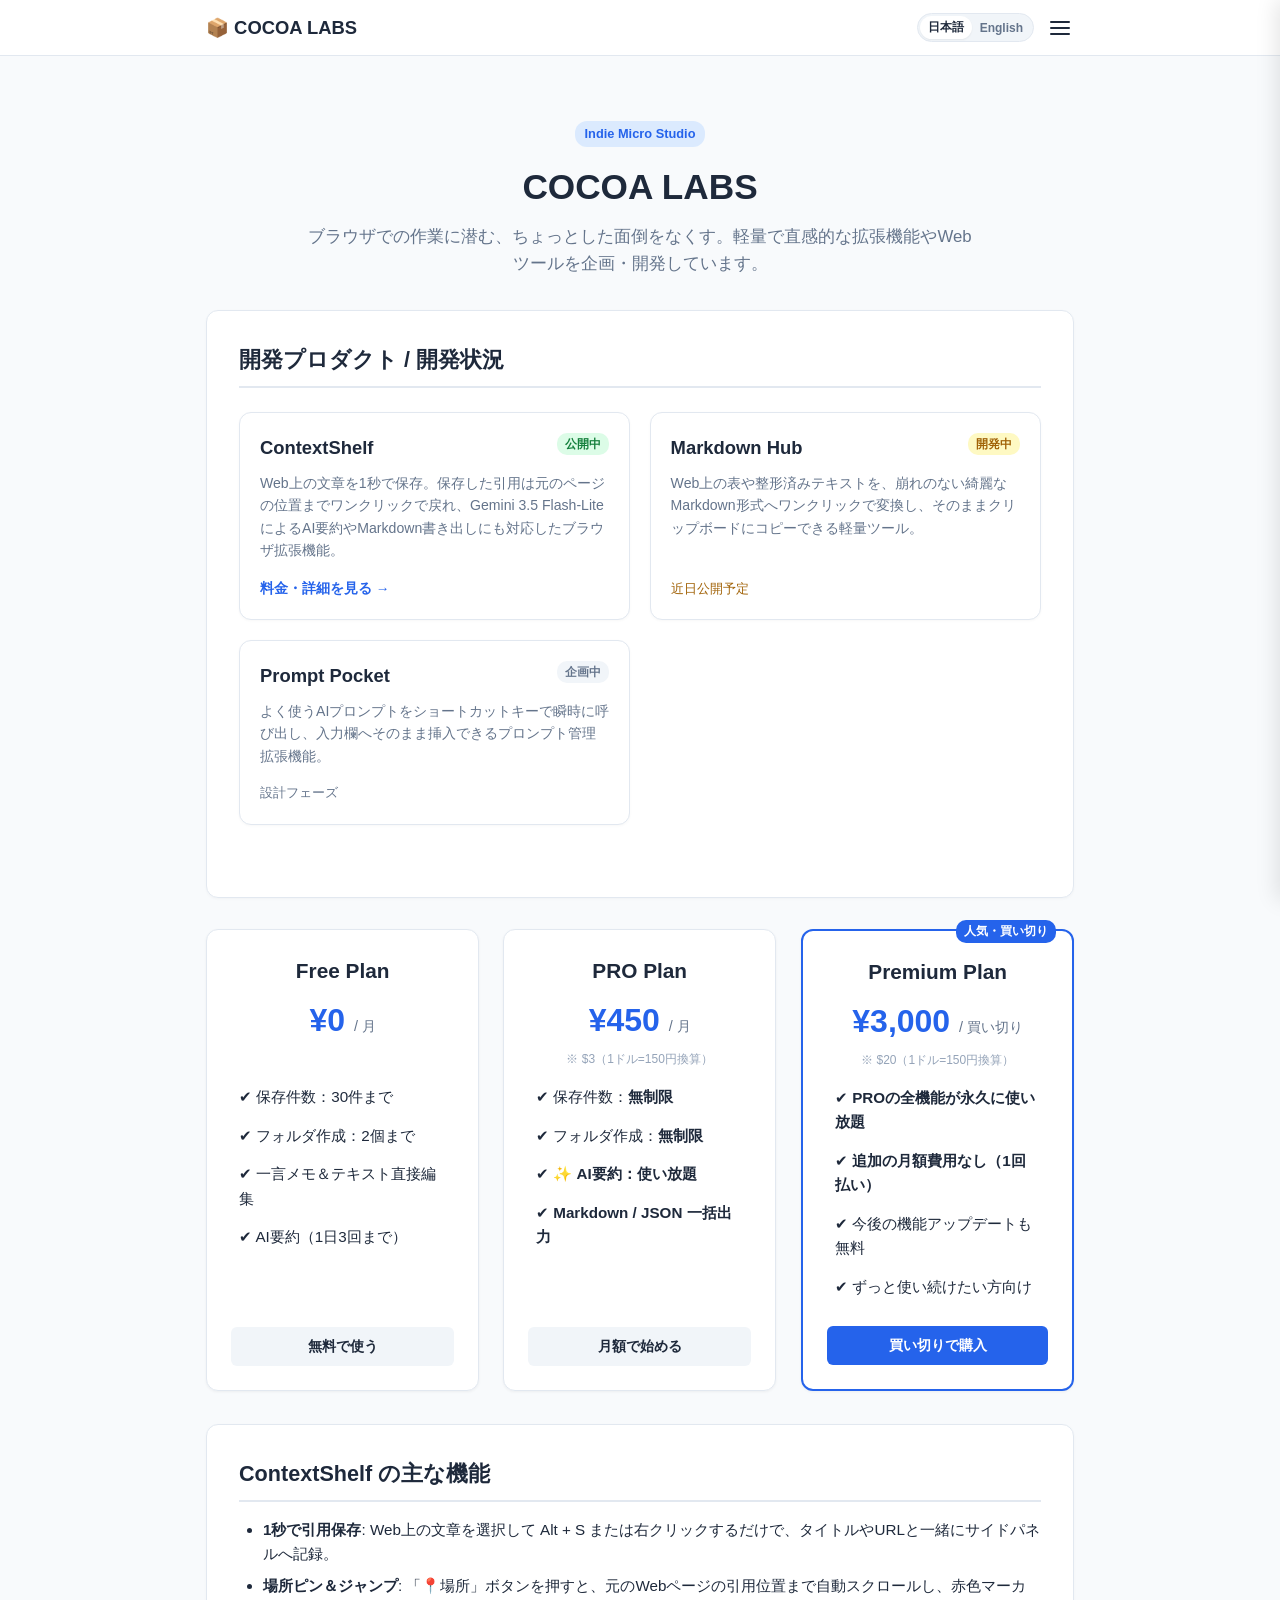
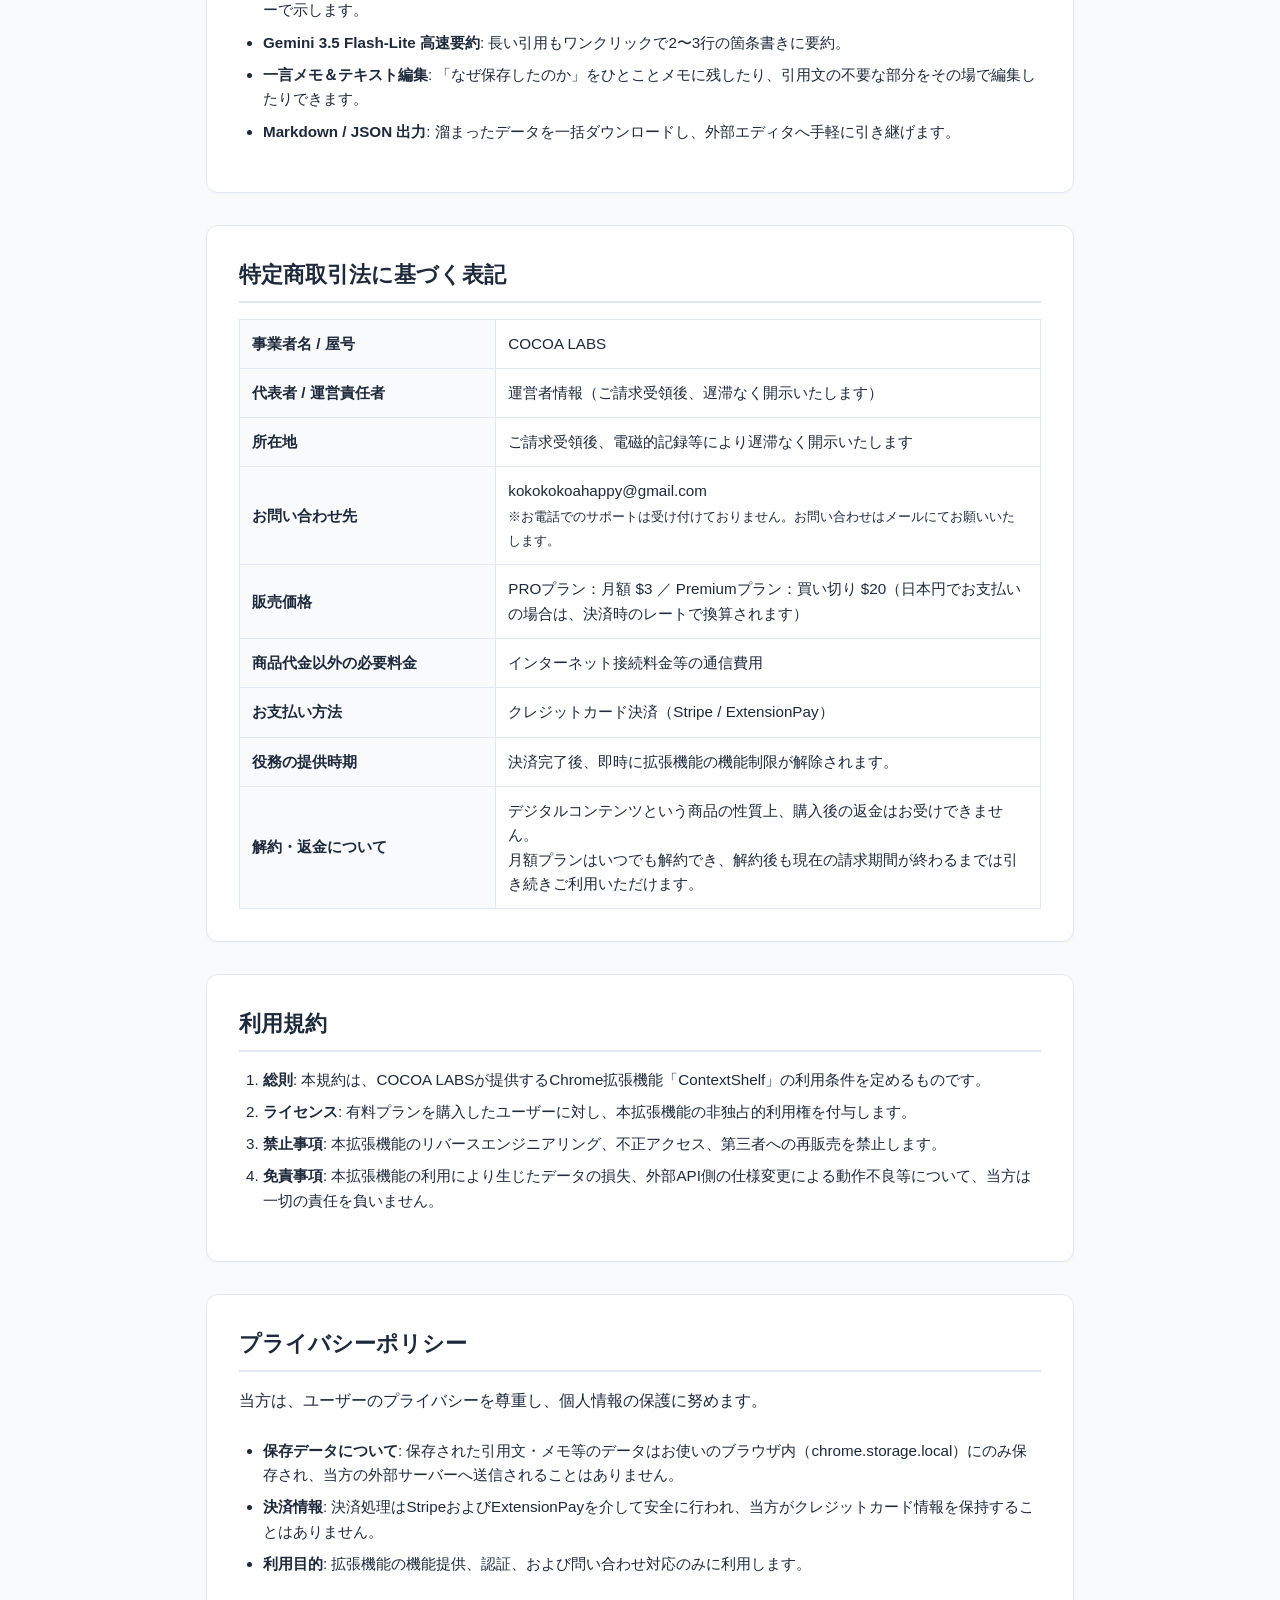
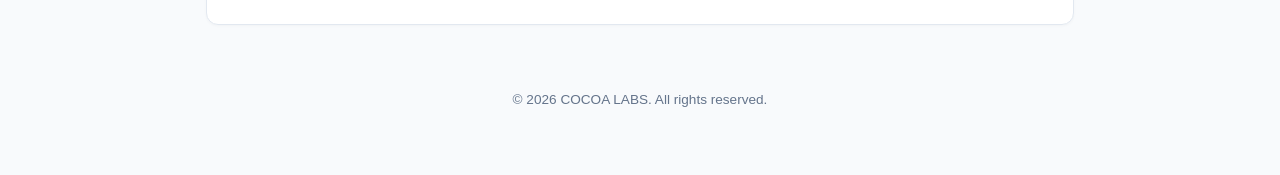
==== commit 415af5ff: "Update index.html" ====
--- a/index.html
+++ b/index.html
@@ -465,7 +465,7 @@
     <div class="hero-header reveal">
       <div class="hero-badge" data-i18n="badge-text">Indie Micro Studio</div>
       <h1>COCOA LABS</h1>
-      <p data-i18n="hero-desc">ブラウザ作業の小さなストレスを解消する、軽量で直感的な拡張機能・Webツールを企画・開発しています。</p>
+      <p data-i18n="hero-desc">ブラウザでの作業に潜む、ちょっとした面倒をなくす。軽量で直感的な拡張機能やWebツールを企画・開発しています。</p>
     </div>
 
     <!-- 開発プロダクト一覧 (Products & In-Development) -->
@@ -480,7 +480,7 @@
               <span class="badge-status status-active" data-i18n="status-pub">公開中</span>
             </div>
             <p class="product-desc" data-i18n="p1-desc">
-              Webの文章を1秒で保存し、元の場所へのピンバックやGemini 3.5 Flash-LiteによるAI要約、Markdown出力ができるブラウザ拡張機能。
+              Web上の文章を1秒で保存。保存した引用は元のページの位置までワンクリックで戻れ、Gemini 3.5 Flash-LiteによるAI要約やMarkdown書き出しにも対応したブラウザ拡張機能。
             </p>
           </div>
           <a href="#pricing" class="product-link" data-i18n="p1-link">料金・詳細を見る &rarr;</a>
@@ -494,7 +494,7 @@
               <span class="badge-status status-dev" data-i18n="status-dev">開発中</span>
             </div>
             <p class="product-desc" data-i18n="p2-desc">
-              Web上の表や整形済みテキストをワンクリックで崩れのない綺麗なMarkdown構文に自動変換・クリップボードへ送る軽量ツール。
+              Web上の表や整形済みテキストを、崩れのない綺麗なMarkdown形式へワンクリックで変換し、そのままクリップボードにコピーできる軽量ツール。
             </p>
           </div>
           <span style="font-size:0.8rem; color:#a16207;" data-i18n="p2-sub">近日公開予定</span>
@@ -508,7 +508,7 @@
               <span class="badge-status status-plan" data-i18n="status-plan">企画中</span>
             </div>
             <p class="product-desc" data-i18n="p3-desc">
-              よく使うAIプロンプトをショートカットキーで瞬時に呼び出し、入力欄へ自動挿入できる定型文サポート拡張機能。
+              よく使うAIプロンプトをショートカットキーで瞬時に呼び出し、入力欄へそのまま挿入できるプロンプト管理拡張機能。
             </p>
           </div>
           <span style="font-size:0.8rem; color:#64748b;" data-i18n="p3-sub">設計フェーズ</span>
@@ -575,7 +575,7 @@
         <li data-i18n="feat-1"><strong>1秒で引用保存</strong>: Web上の文章を選択して <code>Alt + S</code> または右クリックするだけで、タイトルやURLと一緒にサイドパネルへ記録。</li>
         <li data-i18n="feat-2"><strong>場所ピン＆ジャンプ</strong>: 「📍場所」ボタンを押すと、元のWebページの引用位置まで自動スクロールし、赤色マーカーで示します。</li>
         <li data-i18n="feat-3"><strong>Gemini 3.5 Flash-Lite 高速要約</strong>: 長い引用もワンクリックで2〜3行の箇条書きに要約。</li>
-        <li data-i18n="feat-4"><strong>一言メモ＆テキスト編集</strong>: 「なぜ保存したか」の所感を残したり、引用文の不要な文字をその場で手直しできます。</li>
+        <li data-i18n="feat-4"><strong>一言メモ＆テキスト編集</strong>: 「なぜ保存したのか」をひとことメモに残したり、引用文の不要な部分をその場で編集したりできます。</li>
         <li data-i18n="feat-5"><strong>Markdown / JSON 出力</strong>: 溜まったデータを一括ダウンロードし、外部エディタへ手軽に引き継げます。</li>
       </ul>
     </section>
@@ -602,7 +602,7 @@
         </tr>
         <tr>
           <th data-i18n="th-price">販売価格</th>
-          <td data-i18n="td-price">PROプラン: 月額 $3 / Premiumプラン: 買い切り $20（日本円決済時は為替レートにより換算）</td>
+          <td data-i18n="td-price">PROプラン：月額 $3 ／ Premiumプラン：買い切り $20（日本円でお支払いの場合は、決済時のレートで換算されます）</td>
         </tr>
         <tr>
           <th data-i18n="th-fees">商品代金以外の必要料金</th>
@@ -619,8 +619,8 @@
         <tr>
           <th data-i18n="th-cancel">解約・返金について</th>
           <td data-i18n="td-cancel">
-            デジタルコンテンツの性質上、購入完了後の返金には応じかねます。<br>
-            月額サブスクリプションはいつでも解約可能であり、解約後も現在の請求期間終了までご利用いただけます。
+            デジタルコンテンツという商品の性質上、購入後の返金はお受けできません。<br>
+            月額プランはいつでも解約でき、解約後も現在の請求期間が終わるまでは引き続きご利用いただけます。
           </td>
         </tr>
       </table>
@@ -665,16 +665,16 @@
         "nav-terms": "利用規約",
         "nav-privacy": "プライバシーポリシー",
         "badge-text": "Indie Micro Studio",
-        "hero-desc": "ブラウザ作業の小さなストレスを解消する、軽量で直感的な拡張機能・Webツールを企画・開発しています。",
+        "hero-desc": "ブラウザでの作業に潜む、ちょっとした面倒をなくす。軽量で直感的な拡張機能やWebツールを企画・開発しています。",
         "sec-products-title": "開発プロダクト / 開発状況",
         "status-pub": "公開中",
         "status-dev": "開発中",
         "status-plan": "企画中",
-        "p1-desc": "Webの文章を1秒で保存し、元の場所へのピンバックやGemini 3.5 Flash-LiteによるAI要約、Markdown出力ができるブラウザ拡張機能。",
+        "p1-desc": "Web上の文章を1秒で保存。保存した引用は元のページの位置までワンクリックで戻れ、Gemini 3.5 Flash-LiteによるAI要約やMarkdown書き出しにも対応したブラウザ拡張機能。",
         "p1-link": "料金・詳細を見る &rarr;",
-        "p2-desc": "Web上の表や整形済みテキストをワンクリックで崩れのない綺麗なMarkdown構文に自動変換・クリップボードへ送る軽量ツール。",
+        "p2-desc": "Web上の表や整形済みテキストを、崩れのない綺麗なMarkdown形式へワンクリックで変換し、そのままクリップボードにコピーできる軽量ツール。",
         "p2-sub": "近日公開予定",
-        "p3-desc": "よく使うAIプロンプトをショートカットキーで瞬時に呼び出し、入力欄へ自動挿入できる定型文サポート拡張機能。",
+        "p3-desc": "よく使うAIプロンプトをショートカットキーで瞬時に呼び出し、入力欄へそのまま挿入できるプロンプト管理拡張機能。",
         "p3-sub": "設計フェーズ",
         "p-free": "¥0 <span>/ 月</span>",
         "p-pro": "¥450 <span>/ 月</span>",
@@ -701,7 +701,7 @@
         "feat-1": "<strong>1秒で引用保存</strong>: Web上の文章を選択して <code>Alt + S</code> または右クリックするだけで、タイトルやURLと一緒にサイドパネルへ記録。",
         "feat-2": "<strong>場所ピン＆ジャンプ</strong>: 「📍場所」ボタンを押すと、元のWebページの引用位置まで自動スクロールし、赤色マーカーで示します。",
         "feat-3": "<strong>Gemini 3.5 Flash-Lite 高速要約</strong>: 長い引用もワンクリックで2〜3行の箇条書きに要約。",
-        "feat-4": "<strong>一言メモ＆テキスト編集</strong>: 「なぜ保存したか」の所感を残したり、引用文の不要な文字をその場で手直しできます。",
+        "feat-4": "<strong>一言メモ＆テキスト編集</strong>: 「なぜ保存したのか」をひとことメモに残したり、引用文の不要な部分をその場で編集したりできます。",
         "feat-5": "<strong>Markdown / JSON 出力</strong>: 溜まったデータを一括ダウンロードし、外部エディタへ手軽に引き継げます。",
         "sec-tokusho-title": "特定商取引法に基づく表記",
         "th-business": "事業者名 / 屋号",
@@ -712,7 +712,7 @@
         "th-contact": "お問い合わせ先",
         "td-contact-note": "※お電話でのサポートは受け付けておりません。お問い合わせはメールにてお願いいたします。",
         "th-price": "販売価格",
-        "td-price": "PROプラン: 月額 $3 / Premiumプラン: 買い切り $20（日本円決済時は為替レートにより換算）",
+        "td-price": "PROプラン：月額 $3 ／ Premiumプラン：買い切り $20（日本円でお支払いの場合は、決済時のレートで換算されます）",
         "th-fees": "商品代金以外の必要料金",
         "td-fees": "インターネット接続料金等の通信費用",
         "th-pay": "お支払い方法",
@@ -720,7 +720,7 @@
         "th-delivery": "役務の提供時期",
         "td-delivery": "決済完了後、即時に拡張機能の機能制限が解除されます。",
         "th-cancel": "解約・返金について",
-        "td-cancel": "デジタルコンテンツの性質上、購入完了後の返金には応じかねます。<br>月額サブスクリプションはいつでも解約可能であり、解約後も現在の請求期間終了までご利用いただけます。",
+        "td-cancel": "デジタルコンテンツという商品の性質上、購入後の返金はお受けできません。<br>月額プランはいつでも解約でき、解約後も現在の請求期間が終わるまでは引き続きご利用いただけます。",
         "sec-terms-title": "利用規約",
         "term-1": "<strong>総則</strong>: 本規約は、COCOA LABSが提供するChrome拡張機能「ContextShelf」の利用条件を定めるものです。",
         "term-2": "<strong>ライセンス</strong>: 有料プランを購入したユーザーに対し、本拡張機能の非独占的利用権を付与します。",
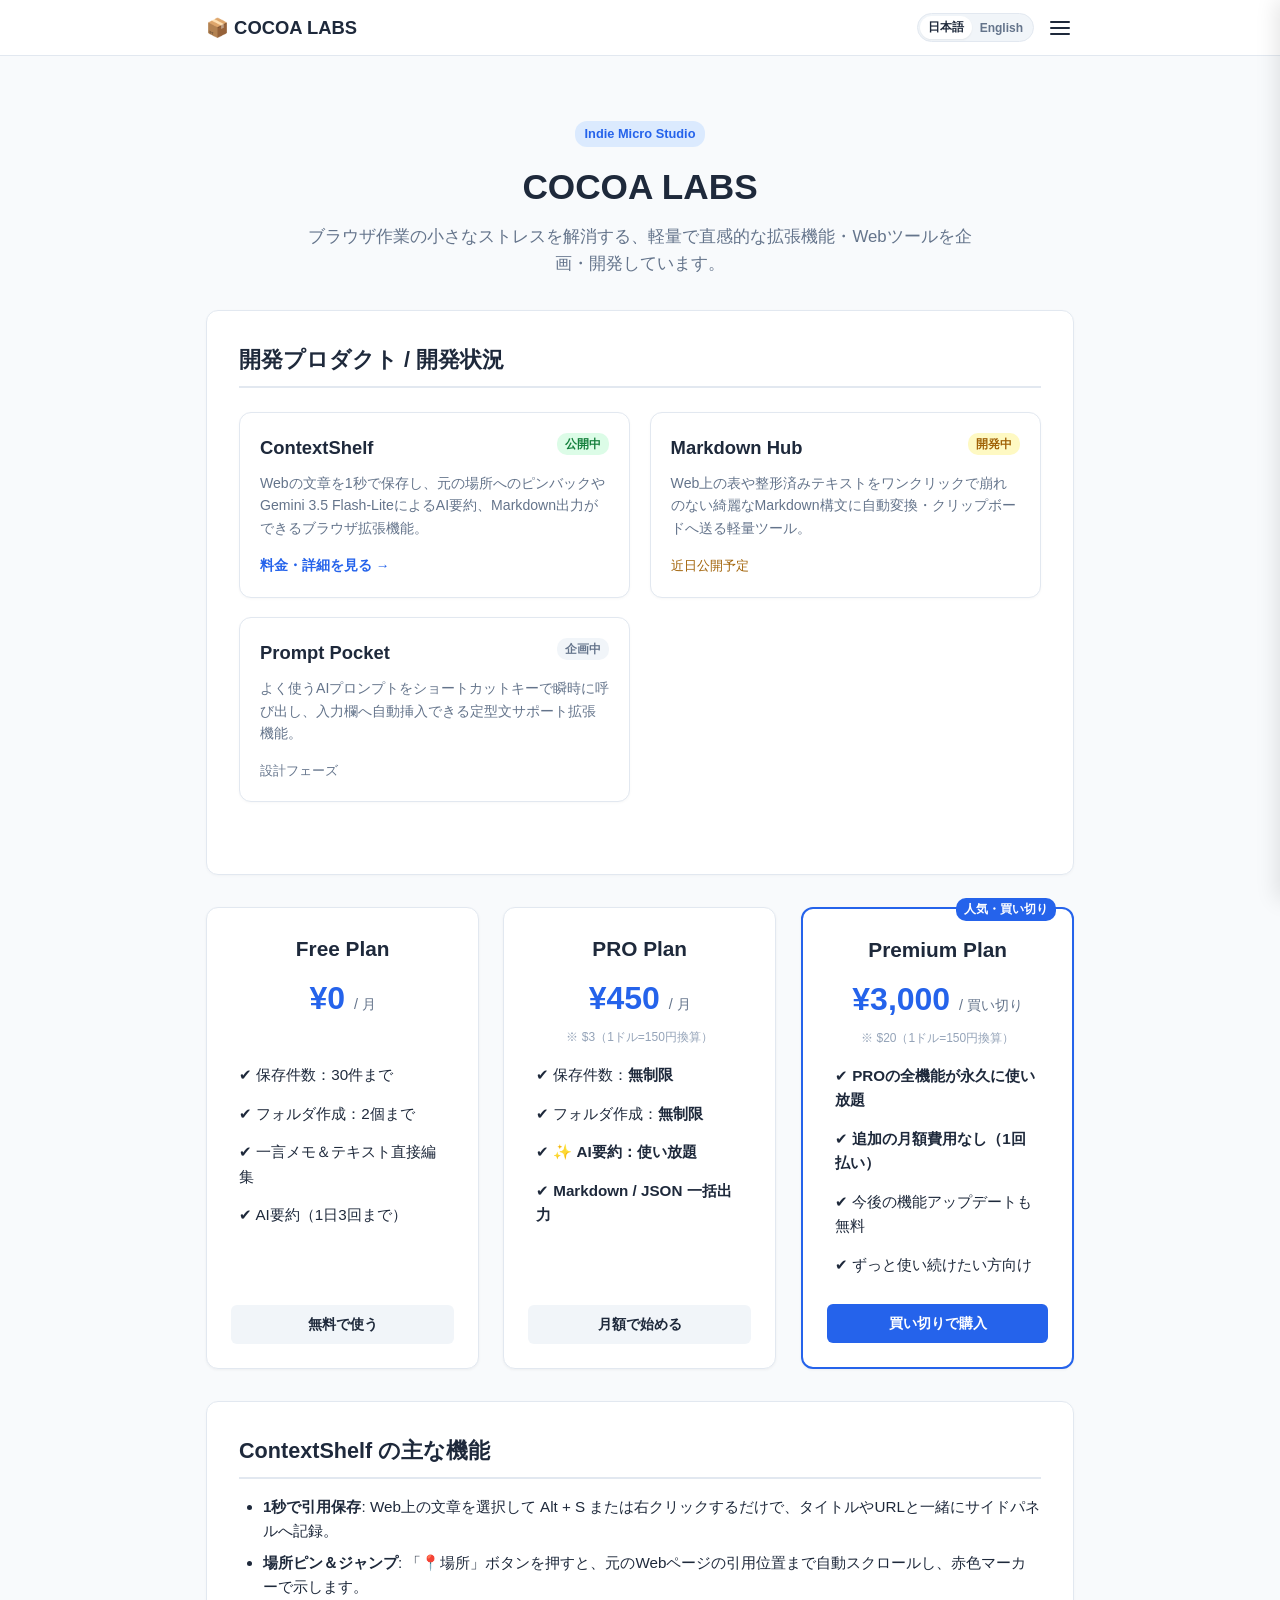
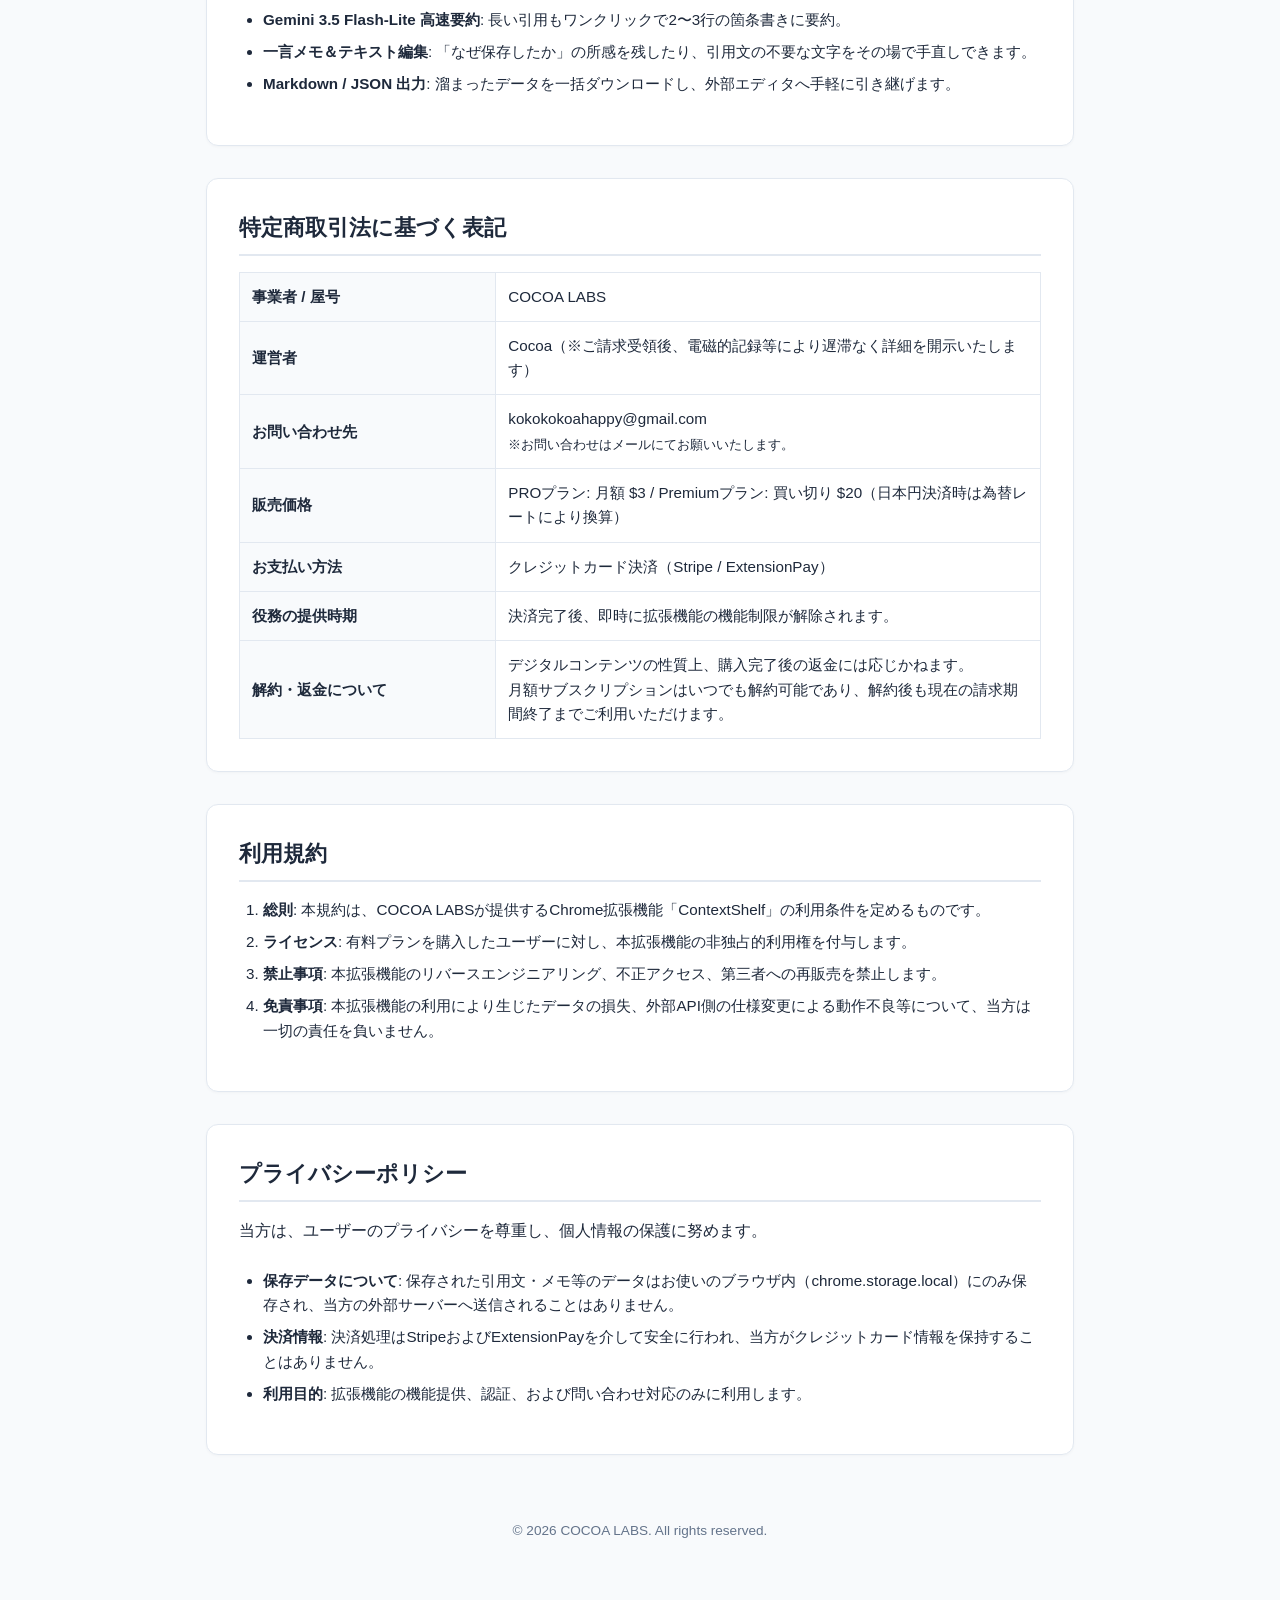
==== commit aacee08b: "Update index.html" ====
--- a/index.html
+++ b/index.html
@@ -195,7 +195,7 @@
       margin: 0 auto;
     }
 
-    /* プロダクト一覧（ラインナップ） */
+    /* プロダクト一覧 */
     .products-grid {
       display: grid;
       grid-template-columns: repeat(auto-fit, minmax(260px, 1fr));
@@ -465,10 +465,10 @@
     <div class="hero-header reveal">
       <div class="hero-badge" data-i18n="badge-text">Indie Micro Studio</div>
       <h1>COCOA LABS</h1>
-      <p data-i18n="hero-desc">ブラウザでの作業に潜む、ちょっとした面倒をなくす。軽量で直感的な拡張機能やWebツールを企画・開発しています。</p>
+      <p data-i18n="hero-desc">ブラウザ作業の小さなストレスを解消する、軽量で直感的な拡張機能・Webツールを企画・開発しています。</p>
     </div>
 
-    <!-- 開発プロダクト一覧 (Products & In-Development) -->
+    <!-- 開発プロダクト一覧 -->
     <section class="section reveal" id="products">
       <h2 data-i18n="sec-products-title">開発プロダクト / 開発状況</h2>
       <div class="products-grid">
@@ -480,7 +480,7 @@
               <span class="badge-status status-active" data-i18n="status-pub">公開中</span>
             </div>
             <p class="product-desc" data-i18n="p1-desc">
-              Web上の文章を1秒で保存。保存した引用は元のページの位置までワンクリックで戻れ、Gemini 3.5 Flash-LiteによるAI要約やMarkdown書き出しにも対応したブラウザ拡張機能。
+              Webの文章を1秒で保存し、元の場所へのピンバックやGemini 3.5 Flash-LiteによるAI要約、Markdown出力ができるブラウザ拡張機能。
             </p>
           </div>
           <a href="#pricing" class="product-link" data-i18n="p1-link">料金・詳細を見る &rarr;</a>
@@ -494,7 +494,7 @@
               <span class="badge-status status-dev" data-i18n="status-dev">開発中</span>
             </div>
             <p class="product-desc" data-i18n="p2-desc">
-              Web上の表や整形済みテキストを、崩れのない綺麗なMarkdown形式へワンクリックで変換し、そのままクリップボードにコピーできる軽量ツール。
+              Web上の表や整形済みテキストをワンクリックで崩れのない綺麗なMarkdown構文に自動変換・クリップボードへ送る軽量ツール。
             </p>
           </div>
           <span style="font-size:0.8rem; color:#a16207;" data-i18n="p2-sub">近日公開予定</span>
@@ -508,7 +508,7 @@
               <span class="badge-status status-plan" data-i18n="status-plan">企画中</span>
             </div>
             <p class="product-desc" data-i18n="p3-desc">
-              よく使うAIプロンプトをショートカットキーで瞬時に呼び出し、入力欄へそのまま挿入できるプロンプト管理拡張機能。
+              よく使うAIプロンプトをショートカットキーで瞬時に呼び出し、入力欄へ自動挿入できる定型文サポート拡張機能。
             </p>
           </div>
           <span style="font-size:0.8rem; color:#64748b;" data-i18n="p3-sub">設計フェーズ</span>
@@ -575,7 +575,7 @@
         <li data-i18n="feat-1"><strong>1秒で引用保存</strong>: Web上の文章を選択して <code>Alt + S</code> または右クリックするだけで、タイトルやURLと一緒にサイドパネルへ記録。</li>
         <li data-i18n="feat-2"><strong>場所ピン＆ジャンプ</strong>: 「📍場所」ボタンを押すと、元のWebページの引用位置まで自動スクロールし、赤色マーカーで示します。</li>
         <li data-i18n="feat-3"><strong>Gemini 3.5 Flash-Lite 高速要約</strong>: 長い引用もワンクリックで2〜3行の箇条書きに要約。</li>
-        <li data-i18n="feat-4"><strong>一言メモ＆テキスト編集</strong>: 「なぜ保存したのか」をひとことメモに残したり、引用文の不要な部分をその場で編集したりできます。</li>
+        <li data-i18n="feat-4"><strong>一言メモ＆テキスト編集</strong>: 「なぜ保存したか」の所感を残したり、引用文の不要な文字をその場で手直しできます。</li>
         <li data-i18n="feat-5"><strong>Markdown / JSON 出力</strong>: 溜まったデータを一括ダウンロードし、外部エディタへ手軽に引き継げます。</li>
       </ul>
     </section>
@@ -585,28 +585,20 @@
       <h2 data-i18n="sec-tokusho-title">特定商取引法に基づく表記</h2>
       <table>
         <tr>
-          <th data-i18n="th-business">事業者名 / 屋号</th>
+          <th data-i18n="th-business">事業者 / 屋号</th>
           <td>COCOA LABS</td>
         </tr>
         <tr>
-          <th data-i18n="th-rep">代表者 / 運営責任者</th>
-          <td data-i18n="td-rep">運営者情報（ご請求受領後、遅滞なく開示いたします）</td>
-        </tr>
-        <tr>
-          <th data-i18n="th-loc">所在地</th>
-          <td data-i18n="td-loc">ご請求受領後、電磁的記録等により遅滞なく開示いたします</td>
+          <th data-i18n="th-rep">運営者</th>
+          <td data-i18n="td-rep">Cocoa（※ご請求受領後、電磁的記録等により遅滞なく詳細を開示いたします）</td>
         </tr>
         <tr>
           <th data-i18n="th-contact">お問い合わせ先</th>
-          <td>kokokokoahappy@gmail.com<br><small data-i18n="td-contact-note">※お電話でのサポートは受け付けておりません。お問い合わせはメールにてお願いいたします。</small></td>
+          <td>kokokokoahappy@gmail.com<br><small data-i18n="td-contact-note">※お問い合わせはメールにてお願いいたします。</small></td>
         </tr>
         <tr>
           <th data-i18n="th-price">販売価格</th>
-          <td data-i18n="td-price">PROプラン：月額 $3 ／ Premiumプラン：買い切り $20（日本円でお支払いの場合は、決済時のレートで換算されます）</td>
-        </tr>
-        <tr>
-          <th data-i18n="th-fees">商品代金以外の必要料金</th>
-          <td data-i18n="td-fees">インターネット接続料金等の通信費用</td>
+          <td data-i18n="td-price">PROプラン: 月額 $3 / Premiumプラン: 買い切り $20（日本円決済時は為替レートにより換算）</td>
         </tr>
         <tr>
           <th data-i18n="th-pay">お支払い方法</th>
@@ -619,8 +611,8 @@
         <tr>
           <th data-i18n="th-cancel">解約・返金について</th>
           <td data-i18n="td-cancel">
-            デジタルコンテンツという商品の性質上、購入後の返金はお受けできません。<br>
-            月額プランはいつでも解約でき、解約後も現在の請求期間が終わるまでは引き続きご利用いただけます。
+            デジタルコンテンツの性質上、購入完了後の返金には応じかねます。<br>
+            月額サブスクリプションはいつでも解約可能であり、解約後も現在の請求期間終了までご利用いただけます。
           </td>
         </tr>
       </table>
@@ -665,16 +657,16 @@
         "nav-terms": "利用規約",
         "nav-privacy": "プライバシーポリシー",
         "badge-text": "Indie Micro Studio",
-        "hero-desc": "ブラウザでの作業に潜む、ちょっとした面倒をなくす。軽量で直感的な拡張機能やWebツールを企画・開発しています。",
+        "hero-desc": "ブラウザ作業の小さなストレスを解消する、軽量で直感的な拡張機能・Webツールを企画・開発しています。",
         "sec-products-title": "開発プロダクト / 開発状況",
         "status-pub": "公開中",
         "status-dev": "開発中",
         "status-plan": "企画中",
-        "p1-desc": "Web上の文章を1秒で保存。保存した引用は元のページの位置までワンクリックで戻れ、Gemini 3.5 Flash-LiteによるAI要約やMarkdown書き出しにも対応したブラウザ拡張機能。",
+        "p1-desc": "Webの文章を1秒で保存し、元の場所へのピンバックやGemini 3.5 Flash-LiteによるAI要約、Markdown出力ができるブラウザ拡張機能。",
         "p1-link": "料金・詳細を見る &rarr;",
-        "p2-desc": "Web上の表や整形済みテキストを、崩れのない綺麗なMarkdown形式へワンクリックで変換し、そのままクリップボードにコピーできる軽量ツール。",
+        "p2-desc": "Web上の表や整形済みテキストをワンクリックで崩れのない綺麗なMarkdown構文に自動変換・クリップボードへ送る軽量ツール。",
         "p2-sub": "近日公開予定",
-        "p3-desc": "よく使うAIプロンプトをショートカットキーで瞬時に呼び出し、入力欄へそのまま挿入できるプロンプト管理拡張機能。",
+        "p3-desc": "よく使うAIプロンプトをショートカットキーで瞬時に呼び出し、入力欄へ自動挿入できる定型文サポート拡張機能。",
         "p3-sub": "設計フェーズ",
         "p-free": "¥0 <span>/ 月</span>",
         "p-pro": "¥450 <span>/ 月</span>",
@@ -701,26 +693,22 @@
         "feat-1": "<strong>1秒で引用保存</strong>: Web上の文章を選択して <code>Alt + S</code> または右クリックするだけで、タイトルやURLと一緒にサイドパネルへ記録。",
         "feat-2": "<strong>場所ピン＆ジャンプ</strong>: 「📍場所」ボタンを押すと、元のWebページの引用位置まで自動スクロールし、赤色マーカーで示します。",
         "feat-3": "<strong>Gemini 3.5 Flash-Lite 高速要約</strong>: 長い引用もワンクリックで2〜3行の箇条書きに要約。",
-        "feat-4": "<strong>一言メモ＆テキスト編集</strong>: 「なぜ保存したのか」をひとことメモに残したり、引用文の不要な部分をその場で編集したりできます。",
+        "feat-4": "<strong>一言メモ＆テキスト編集</strong>: 「なぜ保存したか」の所感を残したり、引用文の不要な文字をその場で手直しできます。",
         "feat-5": "<strong>Markdown / JSON 出力</strong>: 溜まったデータを一括ダウンロードし、外部エディタへ手軽に引き継げます。",
         "sec-tokusho-title": "特定商取引法に基づく表記",
-        "th-business": "事業者名 / 屋号",
-        "th-rep": "代表者 / 運営責任者",
-        "td-rep": "運営者情報（ご請求受領後、遅滞なく開示いたします）",
-        "th-loc": "所在地",
-        "td-loc": "ご請求受領後、電磁的記録等により遅滞なく開示いたします",
+        "th-business": "事業者 / 屋号",
+        "th-rep": "運営者",
+        "td-rep": "Cocoa（※ご請求受領後、電磁的記録等により遅滞なく詳細を開示いたします）",
         "th-contact": "お問い合わせ先",
-        "td-contact-note": "※お電話でのサポートは受け付けておりません。お問い合わせはメールにてお願いいたします。",
+        "td-contact-note": "※お問い合わせはメールにてお願いいたします。",
         "th-price": "販売価格",
-        "td-price": "PROプラン：月額 $3 ／ Premiumプラン：買い切り $20（日本円でお支払いの場合は、決済時のレートで換算されます）",
-        "th-fees": "商品代金以外の必要料金",
-        "td-fees": "インターネット接続料金等の通信費用",
+        "td-price": "PROプラン: 月額 $3 / Premiumプラン: 買い切り $20（日本円決済時は為替レートにより換算）",
         "th-pay": "お支払い方法",
         "td-pay": "クレジットカード決済（Stripe / ExtensionPay）",
         "th-delivery": "役務の提供時期",
         "td-delivery": "決済完了後、即時に拡張機能の機能制限が解除されます。",
         "th-cancel": "解約・返金について",
-        "td-cancel": "デジタルコンテンツという商品の性質上、購入後の返金はお受けできません。<br>月額プランはいつでも解約でき、解約後も現在の請求期間が終わるまでは引き続きご利用いただけます。",
+        "td-cancel": "デジタルコンテンツの性質上、購入完了後の返金には応じかねます。<br>月額サブスクリプションはいつでも解約可能であり、解約後も現在の請求期間終了までご利用いただけます。",
         "sec-terms-title": "利用規約",
         "term-1": "<strong>総則</strong>: 本規約は、COCOA LABSが提供するChrome拡張機能「ContextShelf」の利用条件を定めるものです。",
         "term-2": "<strong>ライセンス</strong>: 有料プランを購入したユーザーに対し、本拡張機能の非独占的利用権を付与します。",
@@ -780,16 +768,12 @@
         "feat-5": "<strong>Markdown / JSON Export</strong>: Download all saved notes in clean Markdown format with source links.",
         "sec-tokusho-title": "Commercial Disclosure (Specified Commercial Transactions Act)",
         "th-business": "Business Name",
-        "th-rep": "Representative",
-        "td-rep": "Disclosed without delay upon request.",
-        "th-loc": "Location",
-        "td-loc": "Disclosed without delay upon request via electronic format.",
+        "th-rep": "Operator",
+        "td-rep": "Cocoa (Disclosed without delay upon request via electronic format.)",
         "th-contact": "Contact",
-        "td-contact-note": "*Phone support is not available. Please contact us via email.",
+        "td-contact-note": "*Please contact us via email.",
         "th-price": "Pricing",
         "td-price": "PRO Plan: $3/mo / Premium Plan: $20 one-time",
-        "th-fees": "Additional Fees",
-        "td-fees": "Internet communication fees required to use the service.",
         "th-pay": "Payment Methods",
         "td-pay": "Credit card payment (Stripe / ExtensionPay)",
         "th-delivery": "Delivery of Service",
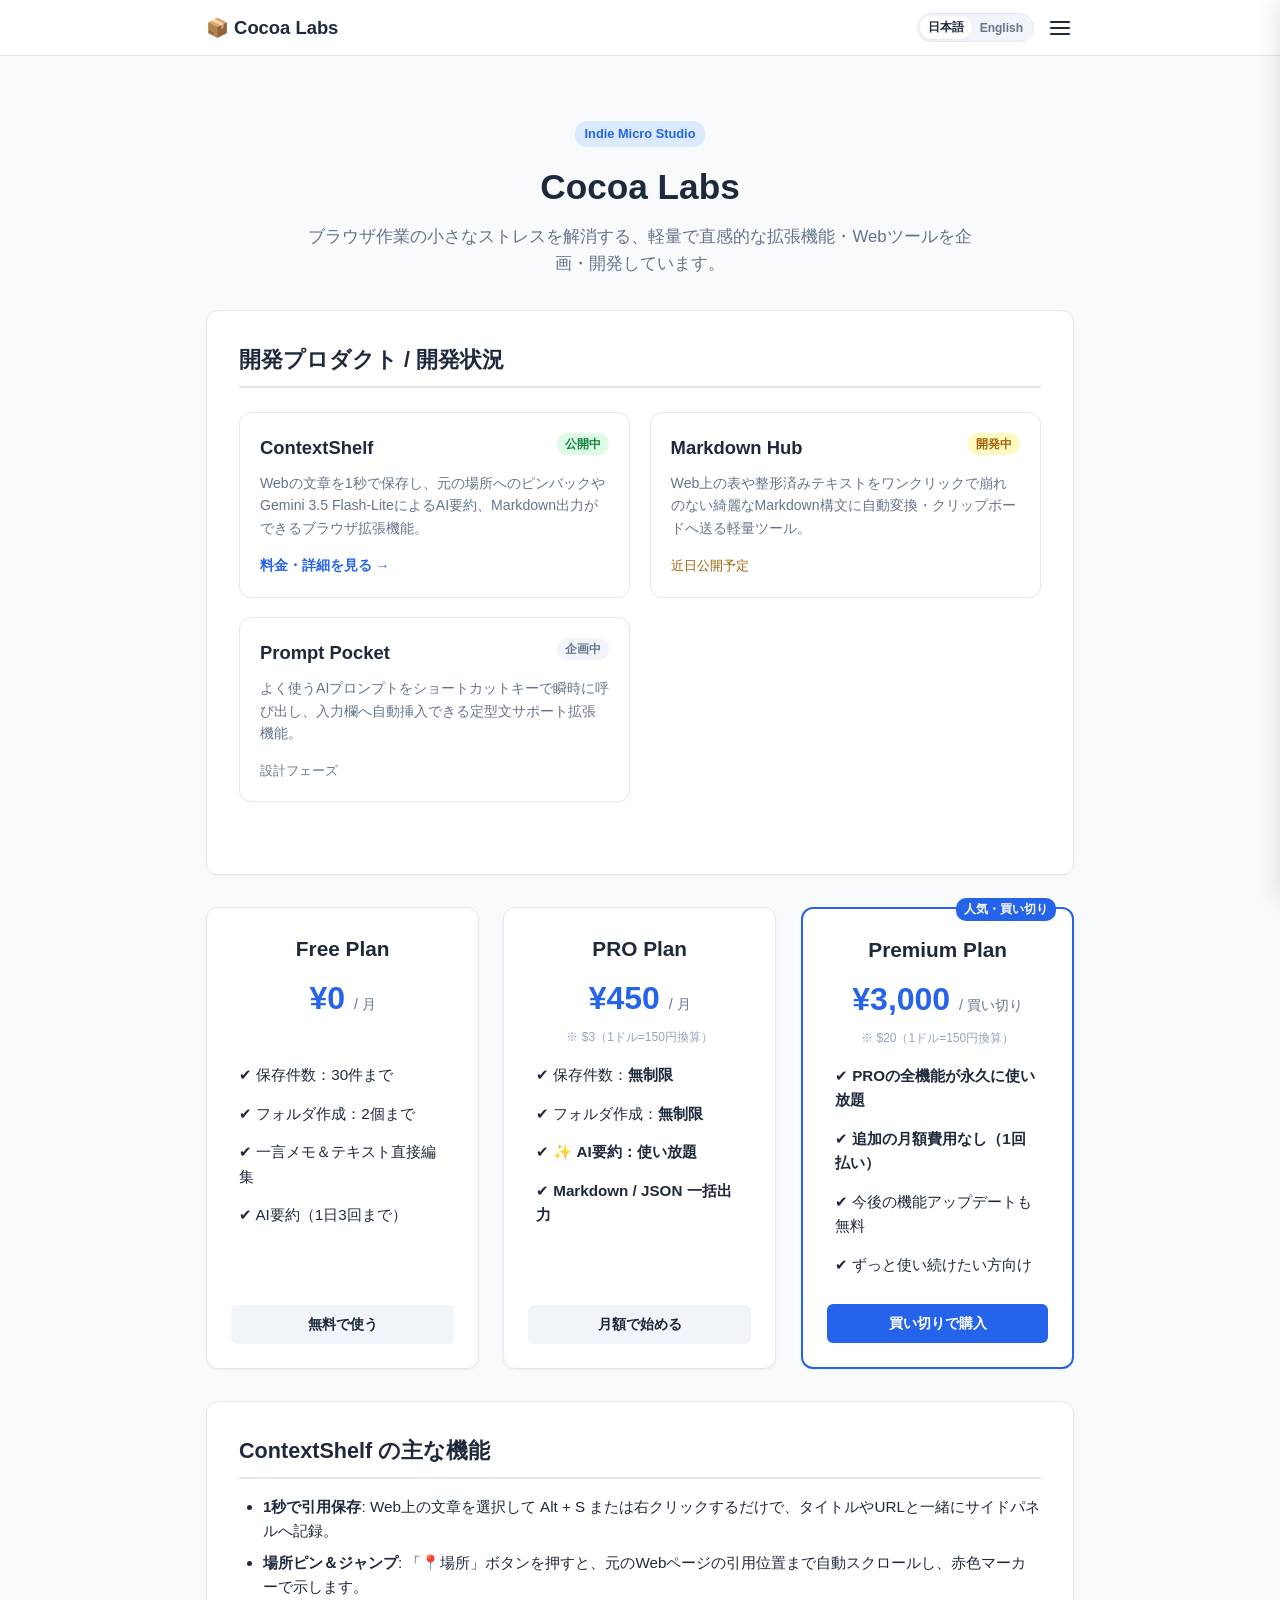
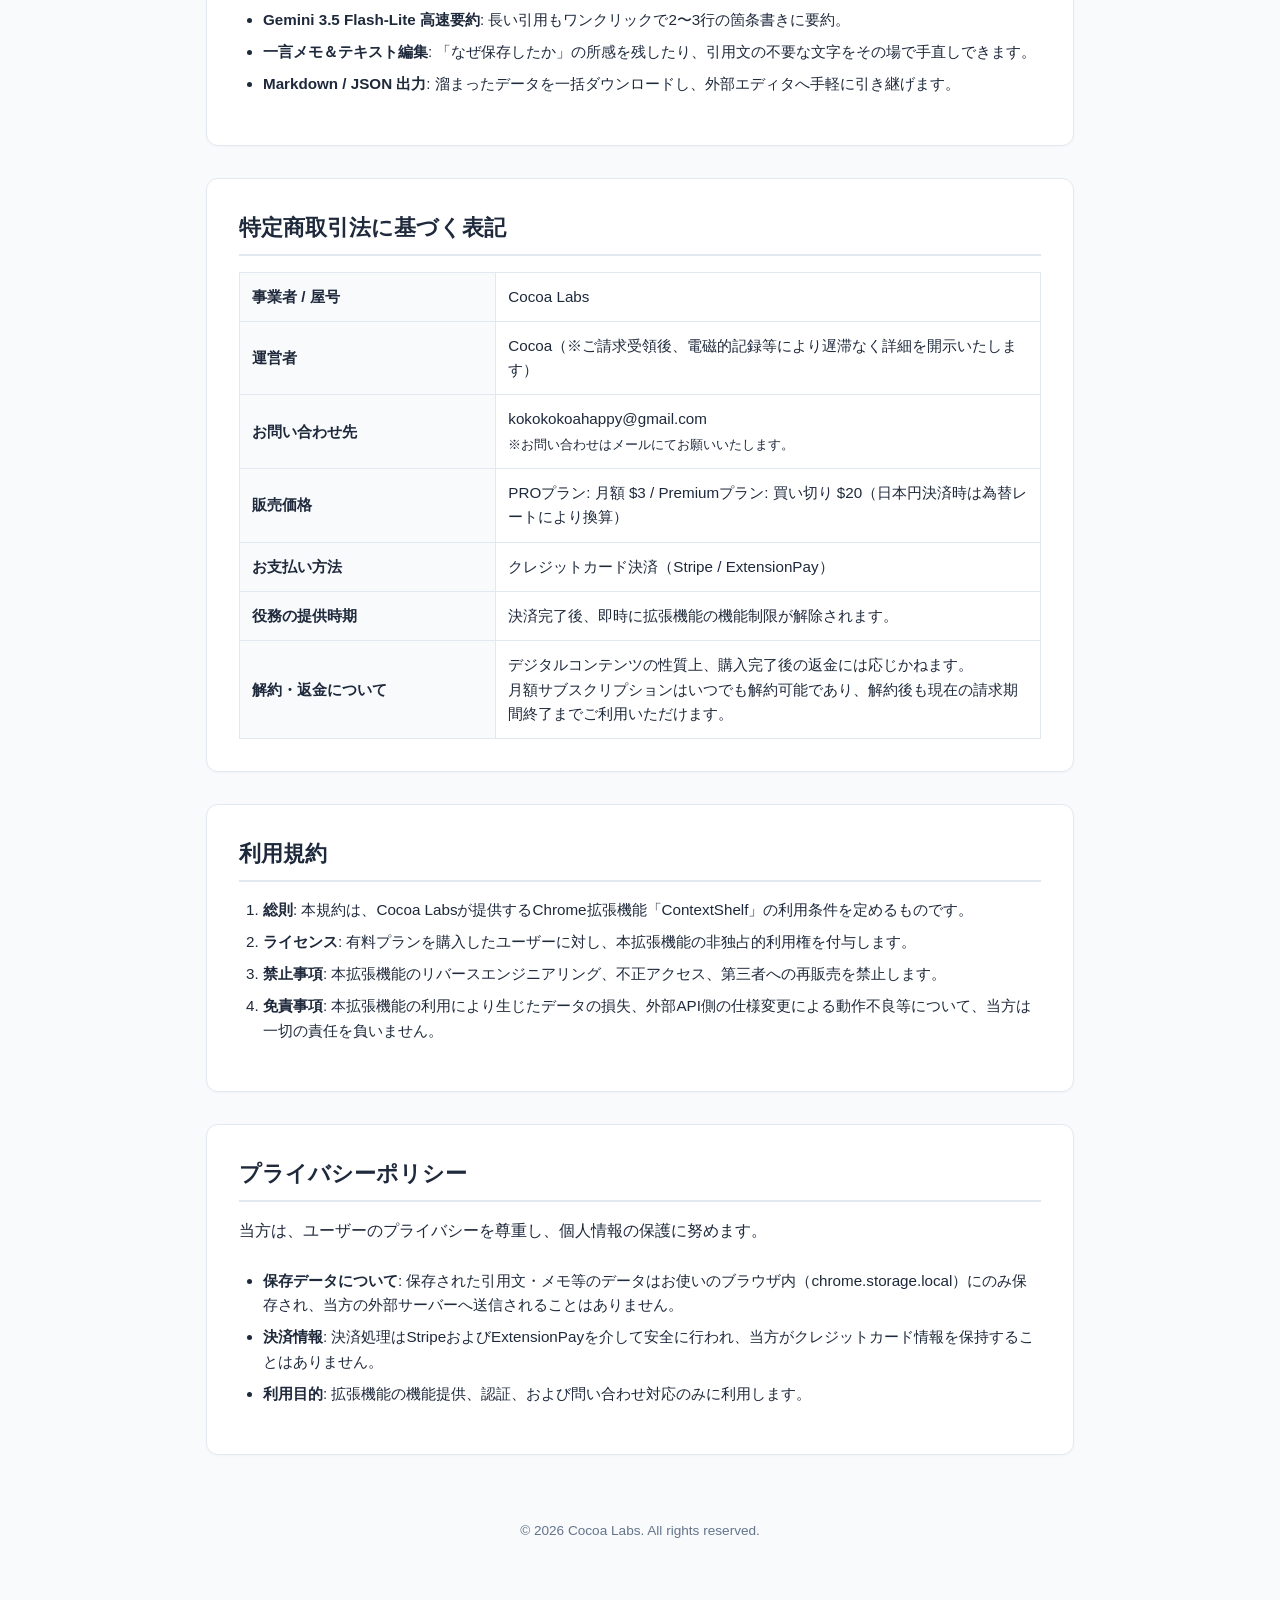
==== commit 9cb8afd1: "Update index.html" ====
--- a/index.html
+++ b/index.html
@@ -3,7 +3,7 @@
 <head>
   <meta charset="UTF-8">
   <meta name="viewport" content="width=device-width, initial-scale=1.0">
-  <title>COCOA LABS - Chrome Extensions & Micro Tools</title>
+  <title>Cocoa Labs - Chrome Extensions & Micro Tools</title>
   <style>
     :root {
       --primary: #2563eb;
@@ -431,7 +431,7 @@
   <!-- 固定ナビゲーション -->
   <header class="nav-header">
     <div class="nav-container">
-      <a href="#" class="nav-logo">📦 COCOA LABS</a>
+      <a href="#" class="nav-logo">📦 Cocoa Labs</a>
       
       <div class="nav-right">
         <div class="lang-switcher">
@@ -464,7 +464,7 @@
     <!-- ヒーローヘッダー -->
     <div class="hero-header reveal">
       <div class="hero-badge" data-i18n="badge-text">Indie Micro Studio</div>
-      <h1>COCOA LABS</h1>
+      <h1>Cocoa Labs</h1>
       <p data-i18n="hero-desc">ブラウザ作業の小さなストレスを解消する、軽量で直感的な拡張機能・Webツールを企画・開発しています。</p>
     </div>
 
@@ -486,7 +486,7 @@
           <a href="#pricing" class="product-link" data-i18n="p1-link">料金・詳細を見る &rarr;</a>
         </div>
 
-        <!-- 2. Markdown QuickHub (開発中) -->
+        <!-- 2. Markdown Hub (開発中) -->
         <div class="product-box">
           <div>
             <div class="product-top">
@@ -586,7 +586,7 @@
       <table>
         <tr>
           <th data-i18n="th-business">事業者 / 屋号</th>
-          <td>COCOA LABS</td>
+          <td>Cocoa Labs</td>
         </tr>
         <tr>
           <th data-i18n="th-rep">運営者</th>
@@ -622,7 +622,7 @@
     <section class="section reveal" id="terms">
       <h2 data-i18n="sec-terms-title">利用規約</h2>
       <ol>
-        <li data-i18n="term-1"><strong>総則</strong>: 本規約は、COCOA LABSが提供するChrome拡張機能「ContextShelf」の利用条件を定めるものです。</li>
+        <li data-i18n="term-1"><strong>総則</strong>: 本規約は、Cocoa Labsが提供するChrome拡張機能「ContextShelf」の利用条件を定めるものです。</li>
         <li data-i18n="term-2"><strong>ライセンス</strong>: 有料プランを購入したユーザーに対し、本拡張機能の非独占的利用権を付与します。</li>
         <li data-i18n="term-3"><strong>禁止事項</strong>: 本拡張機能のリバースエンジニアリング、不正アクセス、第三者への再販売を禁止します。</li>
         <li data-i18n="term-4"><strong>免責事項</strong>: 本拡張機能の利用により生じたデータの損失、外部API側の仕様変更による動作不良等について、当方は一切の責任を負いません。</li>
@@ -642,7 +642,7 @@
     </section>
 
     <footer>
-      &copy; 2026 COCOA LABS. All rights reserved.
+      &copy; 2026 Cocoa Labs. All rights reserved.
     </footer>
   </div>
 
@@ -710,7 +710,7 @@
         "th-cancel": "解約・返金について",
         "td-cancel": "デジタルコンテンツの性質上、購入完了後の返金には応じかねます。<br>月額サブスクリプションはいつでも解約可能であり、解約後も現在の請求期間終了までご利用いただけます。",
         "sec-terms-title": "利用規約",
-        "term-1": "<strong>総則</strong>: 本規約は、COCOA LABSが提供するChrome拡張機能「ContextShelf」の利用条件を定めるものです。",
+        "term-1": "<strong>総則</strong>: 本規約は、Cocoa Labsが提供するChrome拡張機能「ContextShelf」の利用条件を定めるものです。",
         "term-2": "<strong>ライセンス</strong>: 有料プランを購入したユーザーに対し、本拡張機能の非独占的利用権を付与します。",
         "term-3": "<strong>禁止事項</strong>: 本拡張機能のリバースエンジニアリング、不正アクセス、第三者への再販売を禁止します。",
         "term-4": "<strong>免責事項</strong>: 本拡張機能の利用により生じたデータの損失、外部API側の仕様変更による動作不良等について、当方は一切の責任を負いません。",
@@ -781,7 +781,7 @@
         "th-cancel": "Cancellation & Refunds",
         "td-cancel": "Due to the nature of digital goods, refunds are generally not accepted once purchased.<br>Monthly subscriptions can be cancelled anytime and remain active until the end of the billing period.",
         "sec-terms-title": "Terms of Service",
-        "term-1": "<strong>General</strong>: These terms govern the use of the Chrome extension 'ContextShelf' provided by COCOA LABS.",
+        "term-1": "<strong>General</strong>: These terms govern the use of the Chrome extension 'ContextShelf' provided by Cocoa Labs.",
         "term-2": "<strong>License</strong>: Users purchasing a paid plan are granted a non-exclusive license to use the extension.",
         "term-3": "<strong>Prohibitions</strong>: Reverse engineering, unauthorized access, and resale to third parties are strictly prohibited.",
         "term-4": "<strong>Disclaimer</strong>: We are not liable for any data loss or operational issues caused by external API specification changes.",
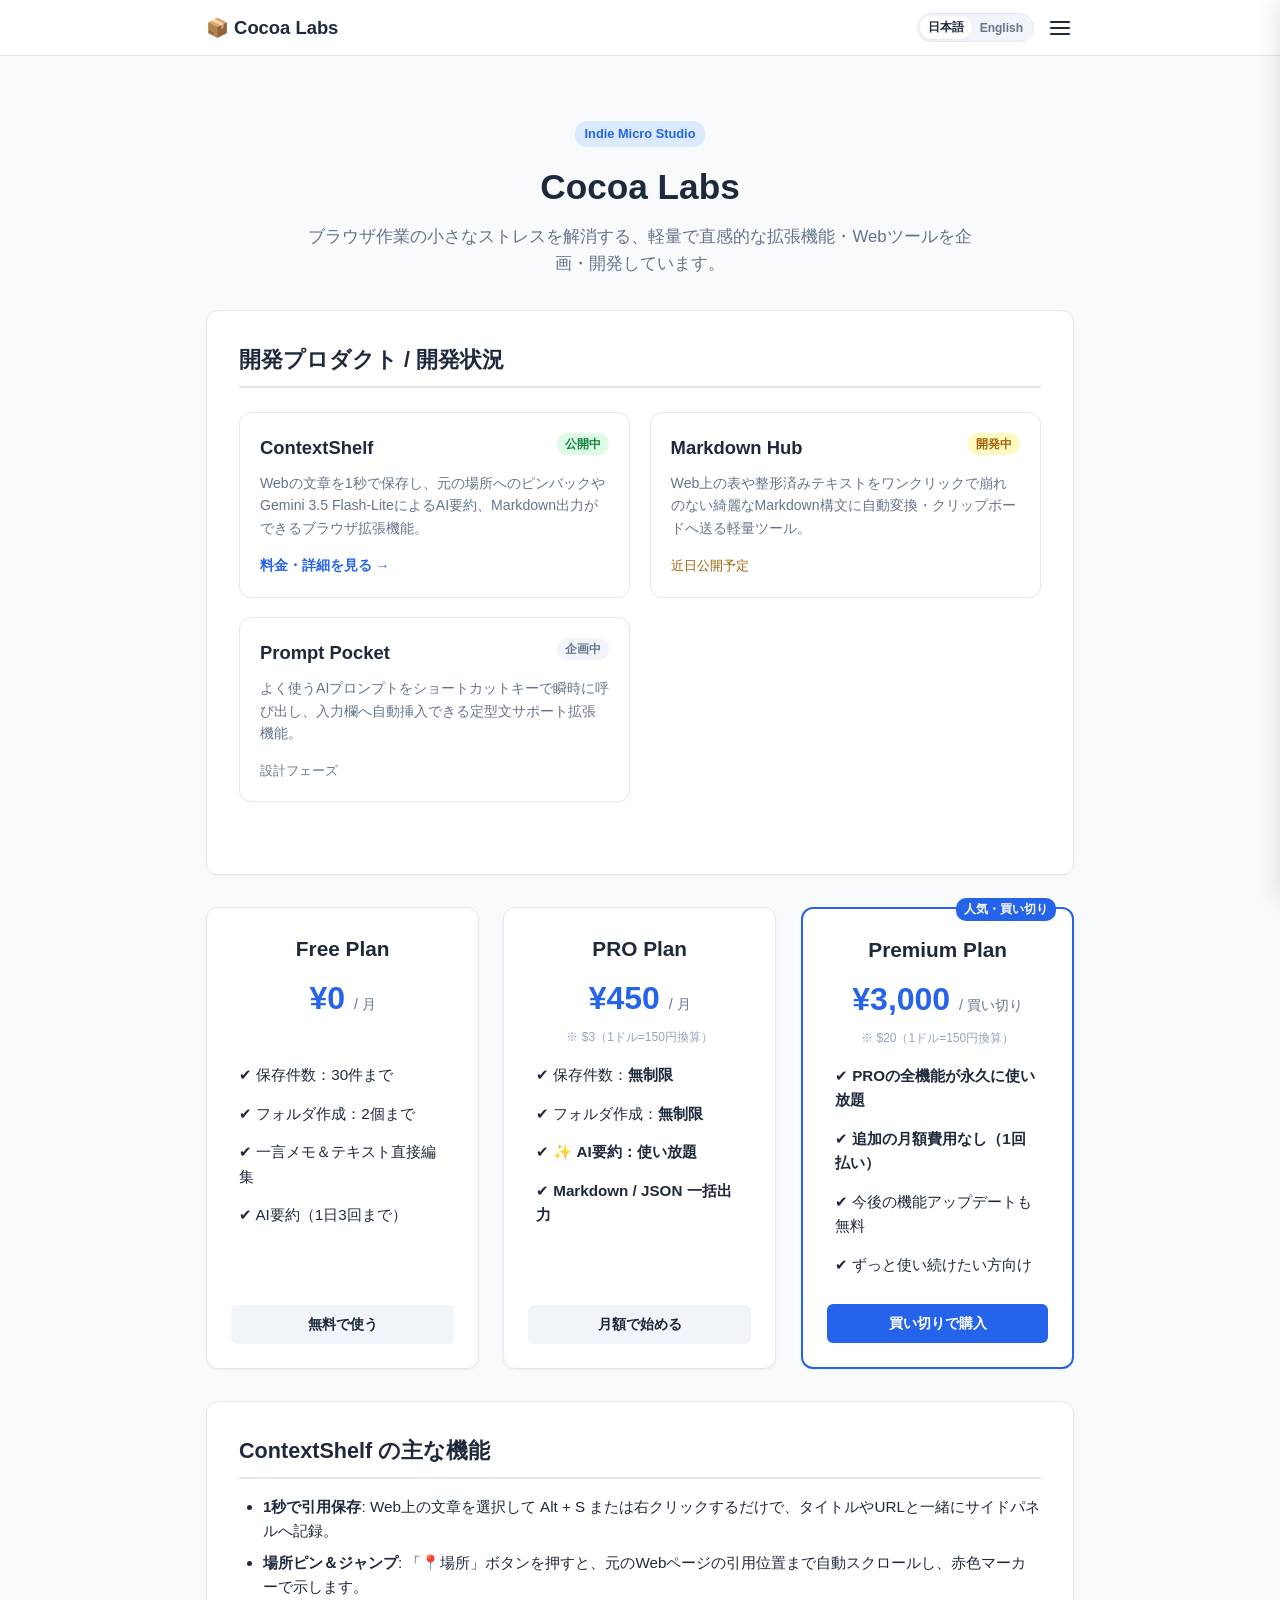
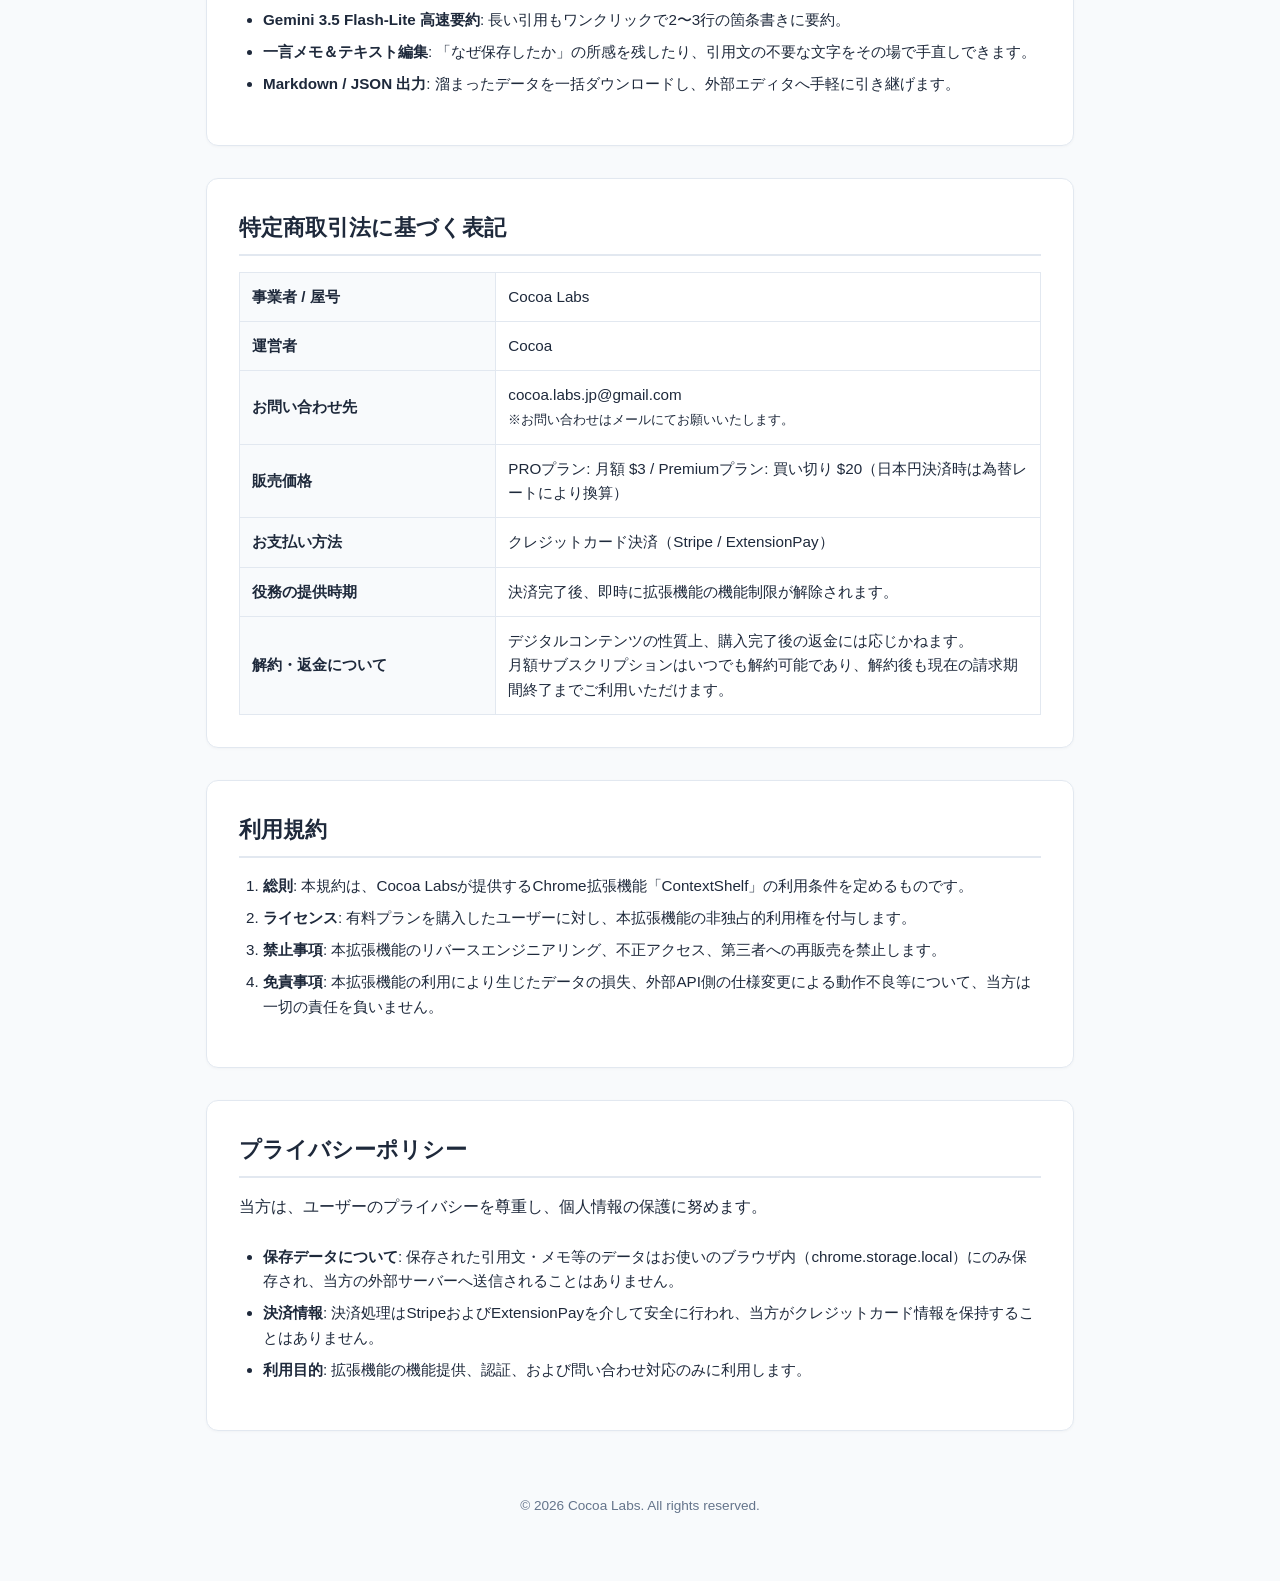
==== commit a100ecc0: "Update index.html" ====
--- a/index.html
+++ b/index.html
@@ -590,11 +590,11 @@
         </tr>
         <tr>
           <th data-i18n="th-rep">運営者</th>
-          <td data-i18n="td-rep">Cocoa（※ご請求受領後、電磁的記録等により遅滞なく詳細を開示いたします）</td>
+          <td data-i18n="td-rep">Cocoa</td>
         </tr>
         <tr>
           <th data-i18n="th-contact">お問い合わせ先</th>
-          <td>kokokokoahappy@gmail.com<br><small data-i18n="td-contact-note">※お問い合わせはメールにてお願いいたします。</small></td>
+          <td>cocoa.labs.jp@gmail.com<br><small data-i18n="td-contact-note">※お問い合わせはメールにてお願いいたします。</small></td>
         </tr>
         <tr>
           <th data-i18n="th-price">販売価格</th>
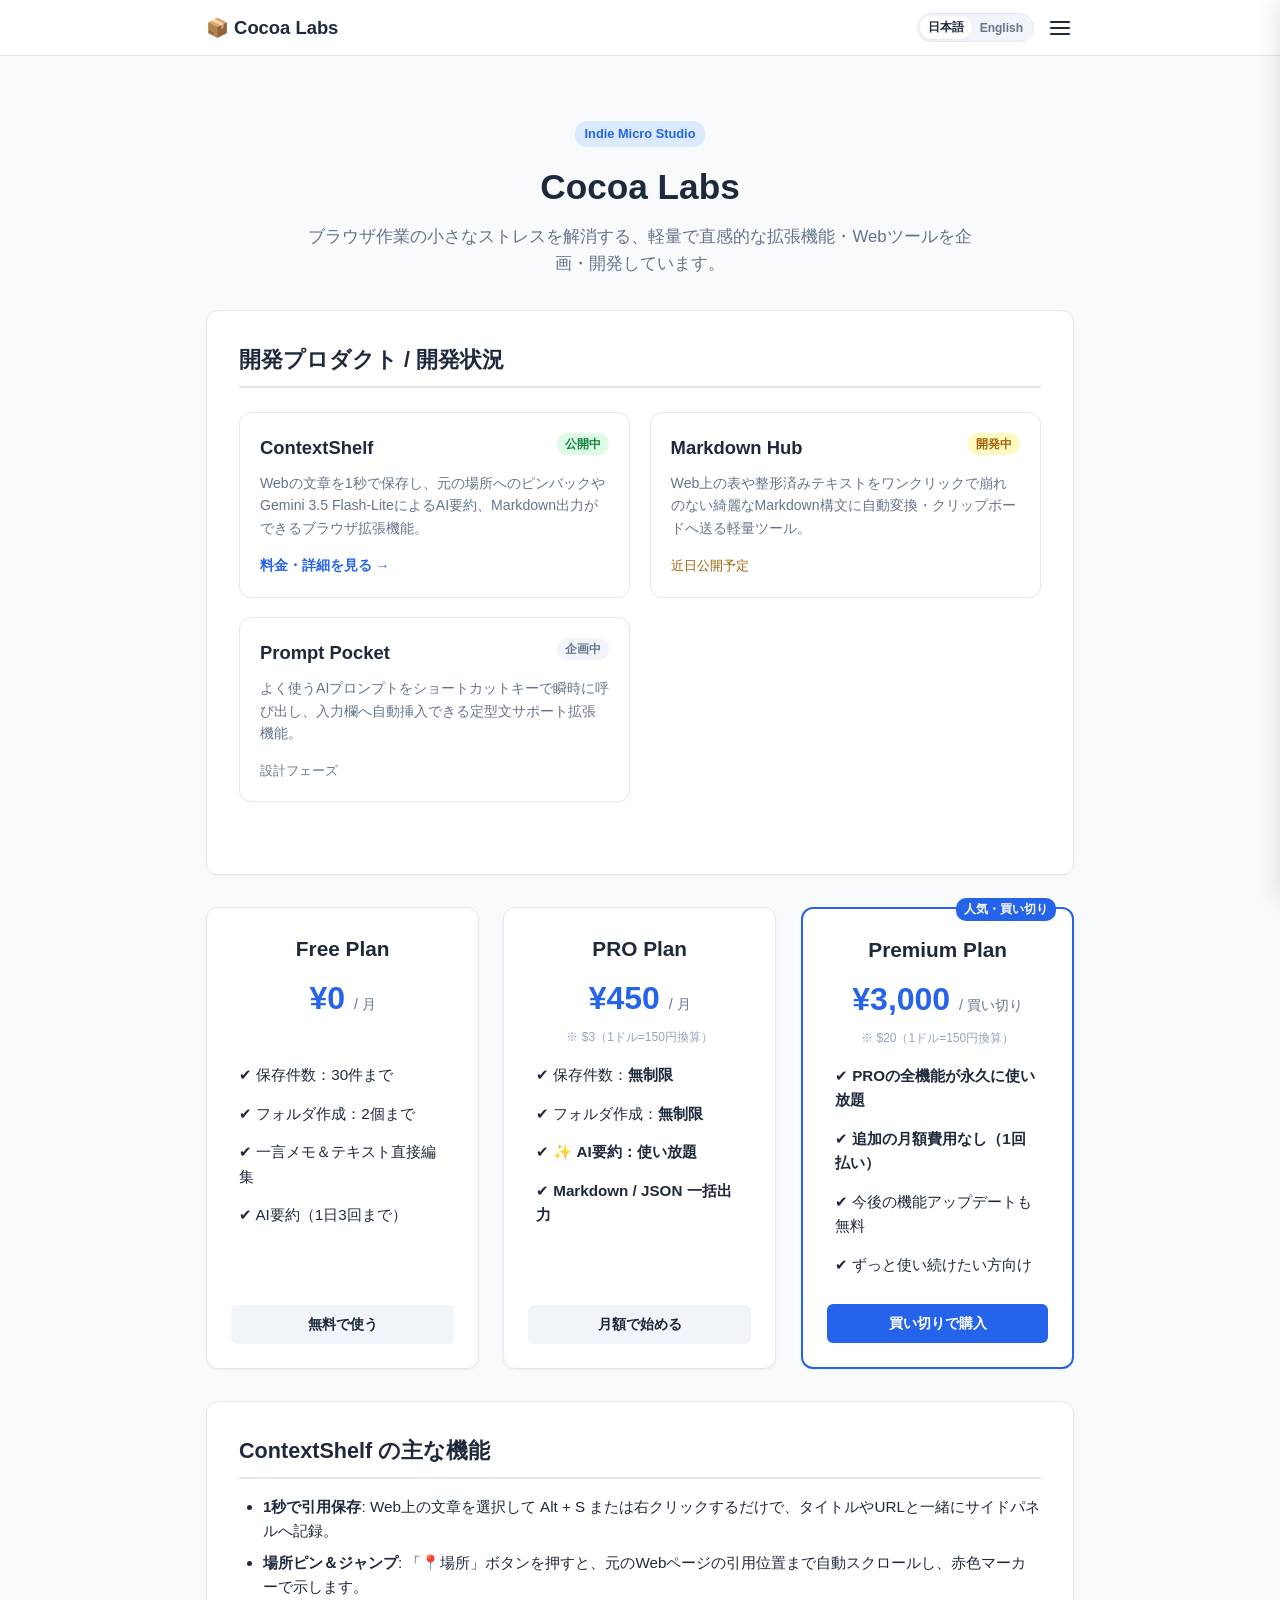
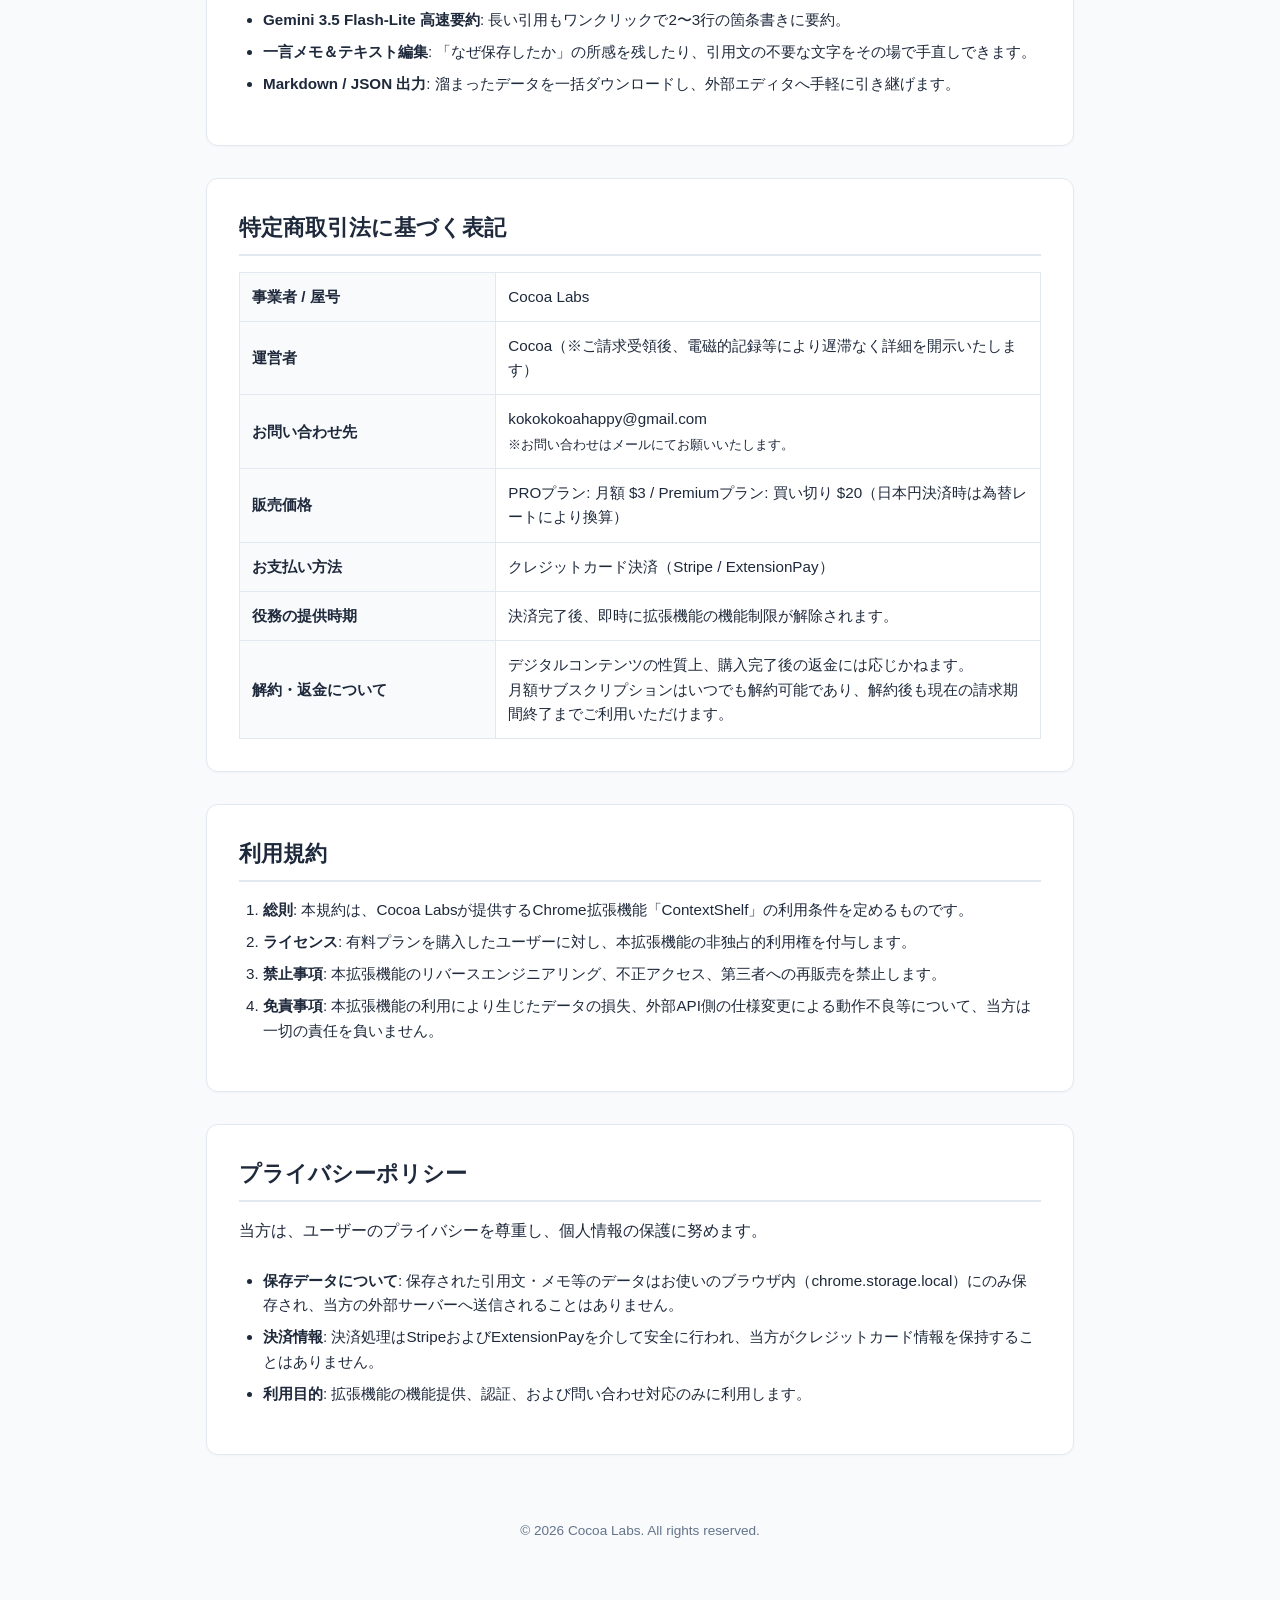
==== commit d7c42a62: "Update index.html" ====
--- a/index.html
+++ b/index.html
@@ -408,11 +408,13 @@
       padding: 2rem 0 1rem;
     }
 
-    /* スクロール連動アニメーション */
+    /* ============================================================
+       ✨ 何度でもふわっと表示＆消えるリピートアニメーション
+       ============================================================ */
     .reveal {
       opacity: 0;
-      transform: translateY(28px);
-      transition: opacity 0.65s cubic-bezier(0.16, 1, 0.3, 1), transform 0.65s cubic-bezier(0.16, 1, 0.3, 1);
+      transform: translateY(32px);
+      transition: opacity 0.55s cubic-bezier(0.16, 1, 0.3, 1), transform 0.55s cubic-bezier(0.16, 1, 0.3, 1);
       will-change: opacity, transform;
     }
 
@@ -421,9 +423,10 @@
       transform: translateY(0);
     }
 
-    .pricing-card.reveal:nth-child(1) { transition-delay: 0.05s; }
-    .pricing-card.reveal:nth-child(2) { transition-delay: 0.15s; }
-    .pricing-card.reveal:nth-child(3) { transition-delay: 0.25s; }
+    /* 料金カードのふわっとディレイ */
+    .pricing-card.reveal:nth-child(1) { transition-delay: 0.04s; }
+    .pricing-card.reveal:nth-child(2) { transition-delay: 0.12s; }
+    .pricing-card.reveal:nth-child(3) { transition-delay: 0.2s; }
   </style>
 </head>
 <body>
@@ -590,11 +593,11 @@
         </tr>
         <tr>
           <th data-i18n="th-rep">運営者</th>
-          <td data-i18n="td-rep">Cocoa</td>
+          <td data-i18n="td-rep">Cocoa（※ご請求受領後、電磁的記録等により遅滞なく詳細を開示いたします）</td>
         </tr>
         <tr>
           <th data-i18n="th-contact">お問い合わせ先</th>
-          <td>cocoa.labs.jp@gmail.com<br><small data-i18n="td-contact-note">※お問い合わせはメールにてお願いいたします。</small></td>
+          <td>kokokokoahappy@gmail.com<br><small data-i18n="td-contact-note">※お問い合わせはメールにてお願いいたします。</small></td>
         </tr>
         <tr>
           <th data-i18n="th-price">販売価格</th>
@@ -646,7 +649,7 @@
     </footer>
   </div>
 
-  <!-- 多言語切り替え & スクリプト -->
+  <!-- 多言語切り替え & 双方向スクロールスクリプト -->
   <script>
     const i18n = {
       ja: {
@@ -829,18 +832,21 @@
     drawerOverlay.addEventListener('click', toggleDrawer);
     drawerLinks.forEach(link => link.addEventListener('click', toggleDrawer));
 
-    // スクロール検知オブザーバー
-    const observer = new IntersectionObserver((entries, obs) => {
+    // ============================================================
+    // ✨ 双方向スクロール監視（画面内：表示 / 画面外：非表示へ戻す）
+    // ============================================================
+    const observer = new IntersectionObserver((entries) => {
       entries.forEach(entry => {
         if (entry.isIntersecting) {
           entry.target.classList.add('is-visible');
-          obs.unobserve(entry.target);
+        } else {
+          entry.target.classList.remove('is-visible');
         }
       });
     }, {
       root: null,
-      threshold: 0.1,
-      rootMargin: "0px 0px -40px 0px"
+      threshold: 0.08, // 8%画面に入ったらふわっと表示
+      rootMargin: "0px 0px -20px 0px"
     });
 
     document.querySelectorAll('.reveal').forEach(el => observer.observe(el));
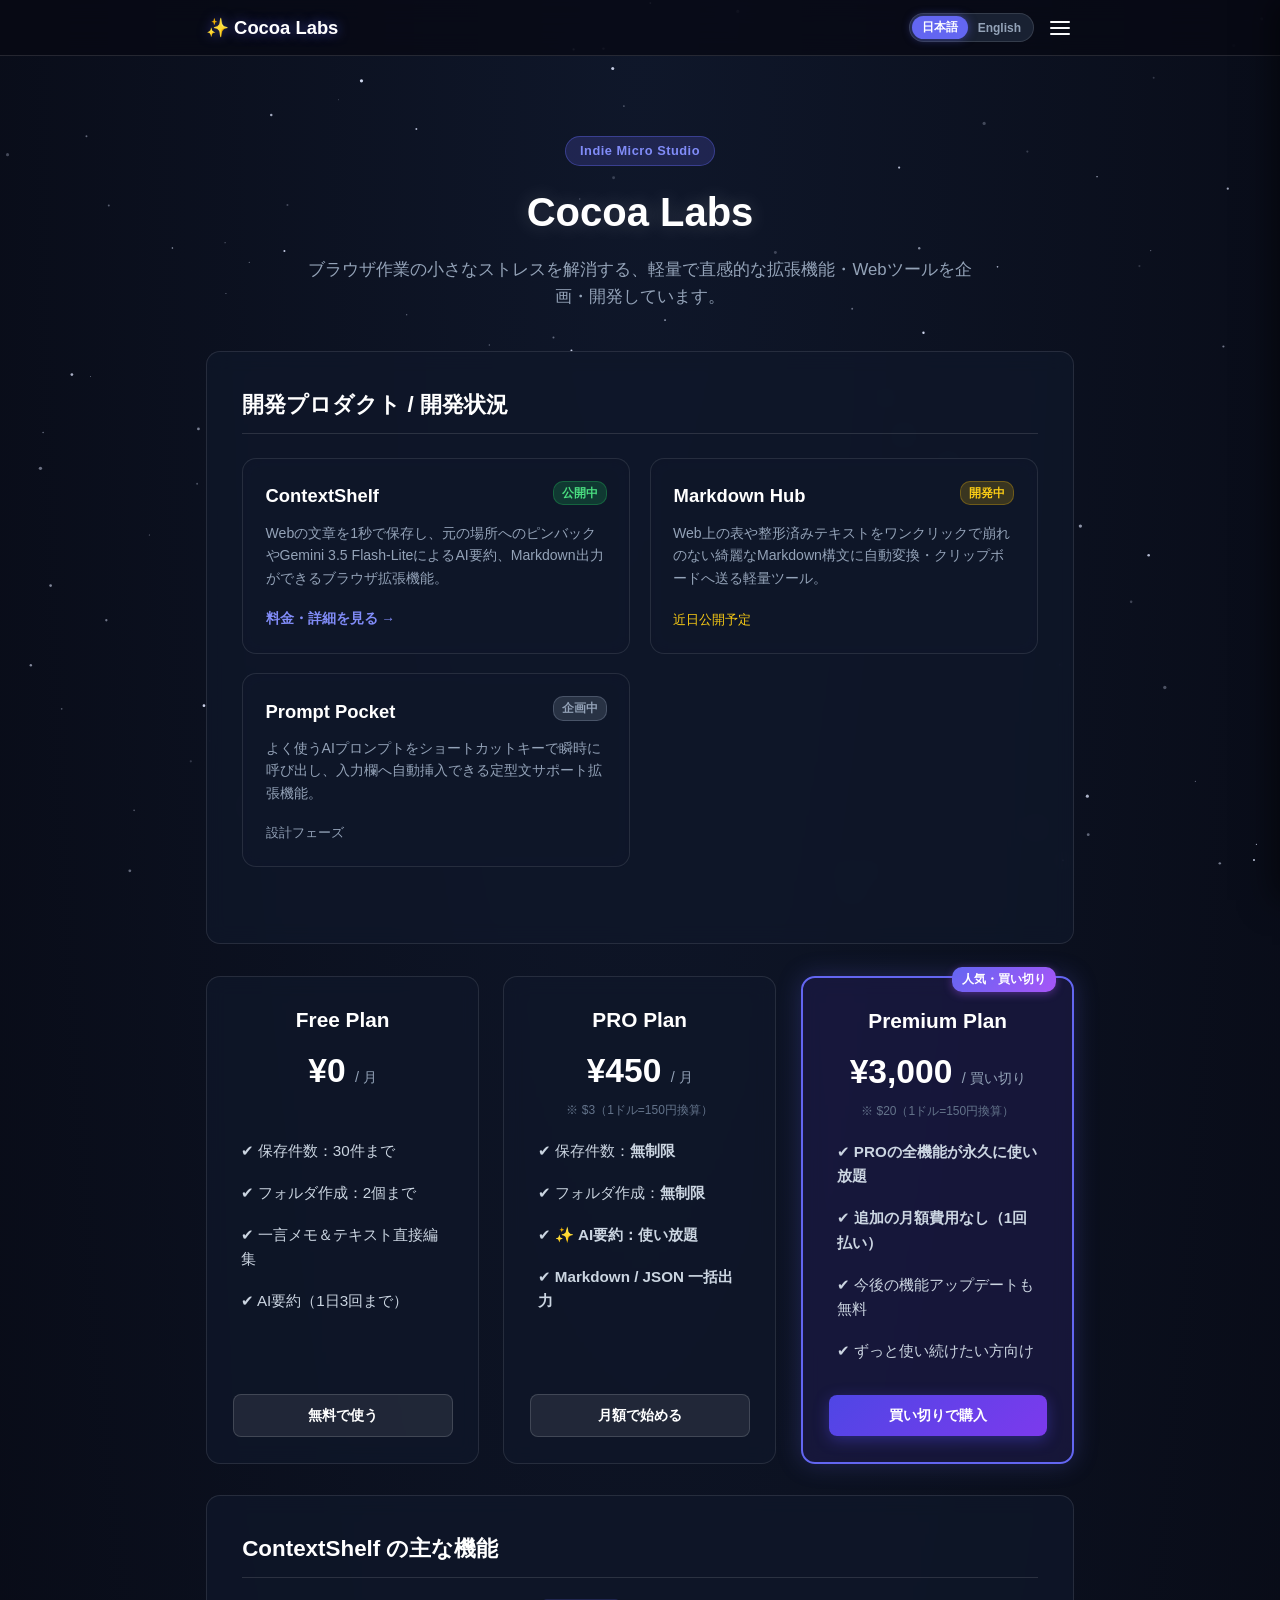
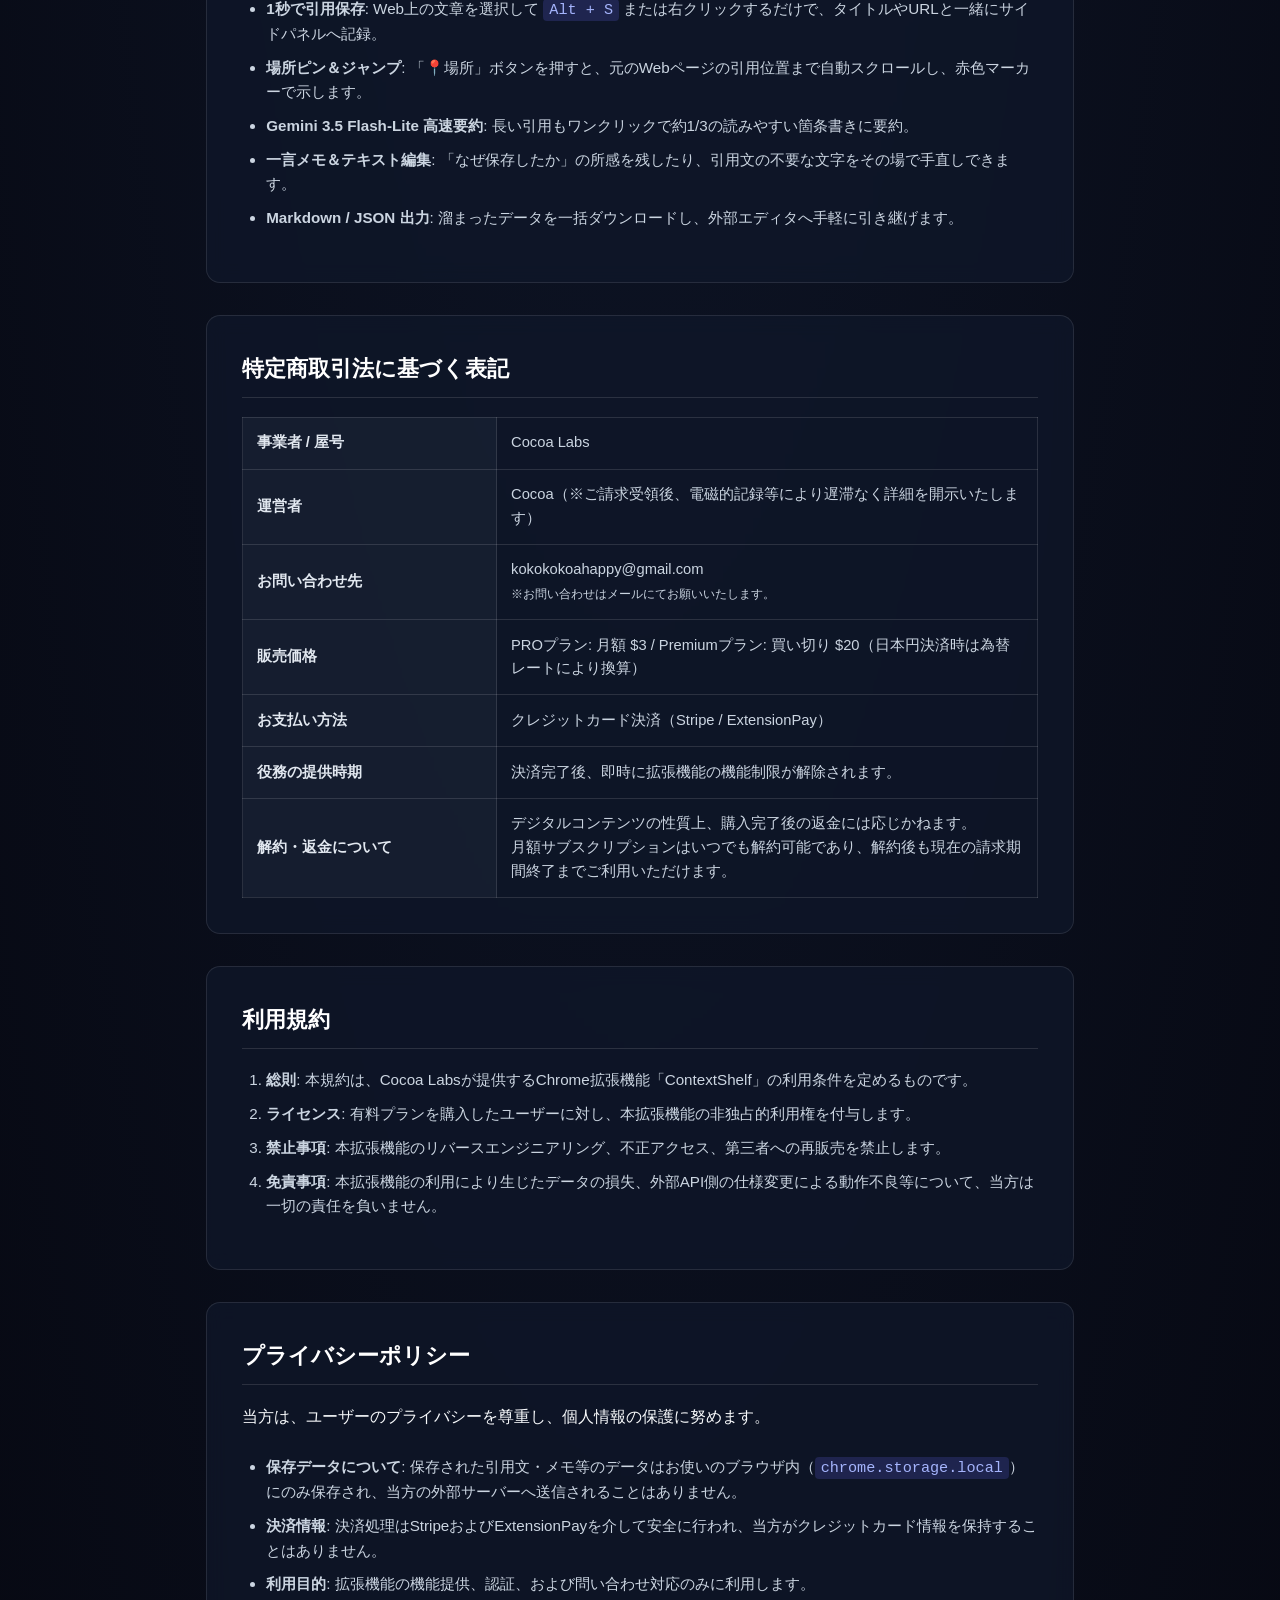
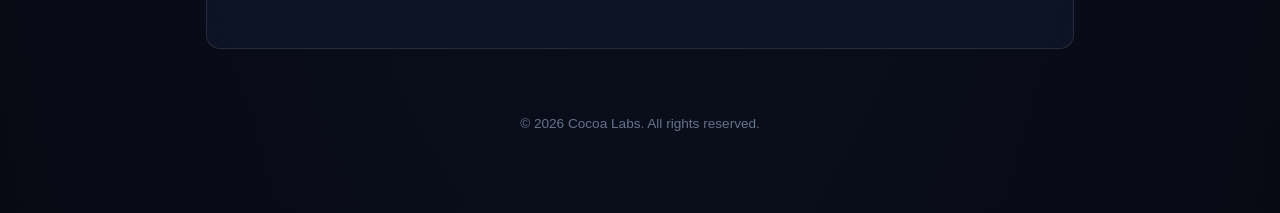
==== commit 8037c1c3: "Update index.html" ====
--- a/index.html
+++ b/index.html
@@ -6,13 +6,15 @@
   <title>Cocoa Labs - Chrome Extensions & Micro Tools</title>
   <style>
     :root {
-      --primary: #2563eb;
-      --primary-hover: #1d4ed8;
-      --bg: #f8fafc;
-      --card-bg: #ffffff;
-      --text: #1e293b;
-      --text-muted: #64748b;
-      --border: #e2e8f0;
+      --primary: #6366f1;
+      --primary-hover: #4f46e5;
+      --primary-light: #818cf8;
+      --bg: #070913;
+      --card-bg: rgba(15, 23, 42, 0.75);
+      --card-border: rgba(255, 255, 255, 0.1);
+      --text: #f8fafc;
+      --text-muted: #94a3b8;
+      --border: rgba(255, 255, 255, 0.12);
     }
 
     * {
@@ -29,16 +31,29 @@
     body {
       line-height: 1.6;
       color: var(--text);
-      background-color: var(--bg);
+      background: radial-gradient(ellipse at top, #0f172a 0%, #070913 100%);
+      min-height: 100vh;
       overflow-x: hidden;
     }
 
-    /* 固定ナビゲーション */
+    /* ✨ 星空 Canvas 背景 */
+    #starfield {
+      position: fixed;
+      top: 0;
+      left: 0;
+      width: 100%;
+      height: 100%;
+      z-index: -1;
+      pointer-events: none;
+    }
+
+    /* 固定ナビゲーション（すりガラス） */
     header.nav-header {
       position: sticky;
       top: 0;
-      background: rgba(255, 255, 255, 0.95);
-      backdrop-filter: blur(8px);
+      background: rgba(7, 9, 19, 0.75);
+      backdrop-filter: blur(12px);
+      -webkit-backdrop-filter: blur(12px);
       border-bottom: 1px solid var(--border);
       z-index: 100;
     }
@@ -55,11 +70,12 @@
     .nav-logo {
       font-size: 1.15rem;
       font-weight: 800;
-      color: var(--text);
+      color: #ffffff;
       text-decoration: none;
       display: flex;
       align-items: center;
       gap: 6px;
+      text-shadow: 0 0 12px rgba(99, 102, 241, 0.6);
     }
 
     .nav-right {
@@ -71,7 +87,7 @@
     /* 言語切り替えトグル */
     .lang-switcher {
       display: flex;
-      background: #f1f5f9;
+      background: rgba(30, 41, 59, 0.8);
       border: 1px solid var(--border);
       border-radius: 16px;
       padding: 2px;
@@ -80,19 +96,19 @@
     .lang-btn {
       background: none;
       border: none;
-      padding: 3px 8px;
+      padding: 3px 10px;
       font-size: 0.75rem;
       font-weight: 700;
       border-radius: 12px;
       cursor: pointer;
       color: var(--text-muted);
-      transition: all 0.15s;
+      transition: all 0.2s;
     }
 
     .lang-btn.active {
-      background: #ffffff;
-      color: var(--text);
-      box-shadow: 0 1px 2px rgba(0,0,0,0.06);
+      background: var(--primary);
+      color: #ffffff;
+      box-shadow: 0 0 10px rgba(99, 102, 241, 0.5);
     }
 
     /* ハンバーガーメニュー */
@@ -118,7 +134,8 @@
     .drawer-overlay {
       position: fixed;
       inset: 0;
-      background: rgba(15, 23, 42, 0.4);
+      background: rgba(0, 0, 0, 0.6);
+      backdrop-filter: blur(4px);
       opacity: 0;
       pointer-events: none;
       transition: opacity 0.25s ease;
@@ -133,15 +150,16 @@
     .drawer-menu {
       position: fixed;
       top: 0;
-      right: -260px;
-      width: 260px;
+      right: -280px;
+      width: 280px;
       height: 100vh;
-      background: #ffffff;
-      padding: 60px 20px 20px;
+      background: #0f172a;
+      border-left: 1px solid var(--border);
+      padding: 60px 24px 24px;
       display: flex;
       flex-direction: column;
-      gap: 14px;
-      box-shadow: -4px 0 20px rgba(0,0,0,0.1);
+      gap: 16px;
+      box-shadow: -8px 0 30px rgba(0,0,0,0.5);
       transition: right 0.25s ease;
       z-index: 1001;
     }
@@ -153,39 +171,47 @@
     .drawer-menu a {
       font-size: 0.95rem;
       font-weight: 600;
-      color: var(--text);
+      color: #e2e8f0;
       text-decoration: none;
-      padding: 6px 0;
+      padding: 8px 0;
       border-bottom: 1px solid var(--border);
+      transition: color 0.15s;
+    }
+
+    .drawer-menu a:hover {
+      color: var(--primary-light);
     }
 
     /* メインコンテナ */
     .container {
       max-width: 900px;
       margin: 0 auto;
-      padding: 1.5rem 1rem 3rem;
+      padding: 1.5rem 1rem 4rem;
     }
 
     .hero-header {
       text-align: center;
-      padding: 2.5rem 1rem 2rem;
+      padding: 3.5rem 1rem 2.5rem;
     }
 
     .hero-badge {
       display: inline-block;
-      background: #dbeafe;
-      color: var(--primary);
+      background: rgba(99, 102, 241, 0.2);
+      border: 1px solid rgba(99, 102, 241, 0.4);
+      color: var(--primary-light);
       font-size: 0.8rem;
       font-weight: 700;
-      padding: 3px 10px;
-      border-radius: 12px;
-      margin-bottom: 12px;
+      padding: 4px 14px;
+      border-radius: 20px;
+      margin-bottom: 14px;
+      letter-spacing: 0.5px;
     }
 
     .hero-header h1 {
-      font-size: 2.2rem;
-      margin-bottom: 0.5rem;
-      color: var(--text);
+      font-size: 2.5rem;
+      margin-bottom: 0.8rem;
+      color: #ffffff;
+      text-shadow: 0 0 20px rgba(255, 255, 255, 0.2);
     }
 
     .hero-header p {
@@ -195,7 +221,7 @@
       margin: 0 auto;
     }
 
-    /* プロダクト一覧 */
+    /* プロダクト一覧（ラインナップ） */
     .products-grid {
       display: grid;
       grid-template-columns: repeat(auto-fit, minmax(260px, 1fr));
@@ -205,25 +231,33 @@
 
     .product-box {
       background: var(--card-bg);
-      border: 1px solid var(--border);
-      border-radius: 12px;
-      padding: 1.25rem;
+      backdrop-filter: blur(10px);
+      -webkit-backdrop-filter: blur(10px);
+      border: 1px solid var(--card-border);
+      border-radius: 14px;
+      padding: 1.4rem;
       display: flex;
       flex-direction: column;
       justify-content: space-between;
-      box-shadow: 0 1px 3px rgba(0,0,0,0.03);
+      transition: transform 0.2s, border-color 0.2s;
+    }
+
+    .product-box:hover {
+      transform: translateY(-3px);
+      border-color: rgba(99, 102, 241, 0.5);
     }
 
     .product-top {
       display: flex;
       justify-content: space-between;
       align-items: flex-start;
-      margin-bottom: 0.6rem;
+      margin-bottom: 0.7rem;
     }
 
     .product-title {
       font-size: 1.15rem;
       font-weight: 800;
+      color: #ffffff;
     }
 
     .badge-status {
@@ -233,20 +267,20 @@
       border-radius: 10px;
     }
 
-    .status-active { background: #dcfce7; color: #15803d; }
-    .status-dev { background: #fef9c3; color: #a16207; }
-    .status-plan { background: #f1f5f9; color: #64748b; }
+    .status-active { background: rgba(34, 197, 94, 0.2); color: #4ade80; border: 1px solid rgba(34, 197, 94, 0.3); }
+    .status-dev { background: rgba(234, 179, 8, 0.2); color: #facc15; border: 1px solid rgba(234, 179, 8, 0.3); }
+    .status-plan { background: rgba(148, 163, 184, 0.2); color: #94a3b8; border: 1px solid rgba(148, 163, 184, 0.3); }
 
     .product-desc {
       font-size: 0.88rem;
       color: var(--text-muted);
-      margin-bottom: 1rem;
+      margin-bottom: 1.2rem;
     }
 
     .product-link {
       font-size: 0.85rem;
       font-weight: 700;
-      color: var(--primary);
+      color: var(--primary-light);
       text-decoration: none;
     }
 
@@ -260,48 +294,53 @@
 
     .pricing-card {
       background: var(--card-bg);
-      border: 1px solid var(--border);
-      border-radius: 12px;
-      padding: 1.5rem;
+      backdrop-filter: blur(10px);
+      -webkit-backdrop-filter: blur(10px);
+      border: 1px solid var(--card-border);
+      border-radius: 14px;
+      padding: 1.6rem;
       text-align: center;
-      box-shadow: 0 1px 3px rgba(0,0,0,0.05);
       position: relative;
       display: flex;
       flex-direction: column;
       justify-content: space-between;
-      transition: transform 0.2s ease, box-shadow 0.2s ease;
+      transition: transform 0.2s ease, box-shadow 0.2s ease, border-color 0.2s;
     }
 
     .pricing-card:hover {
       transform: translateY(-4px);
-      box-shadow: 0 8px 20px rgba(0,0,0,0.07);
+      box-shadow: 0 10px 30px rgba(99, 102, 241, 0.2);
     }
 
     .pricing-card.featured {
       border: 2px solid var(--primary);
+      background: rgba(30, 27, 75, 0.6);
+      box-shadow: 0 0 25px rgba(99, 102, 241, 0.25);
     }
 
     .popular-tag {
       position: absolute;
       top: -11px;
       right: 16px;
-      background: var(--primary);
+      background: linear-gradient(135deg, #6366f1, #a855f7);
       color: #ffffff;
       font-size: 0.75rem;
-      font-weight: 700;
-      padding: 2px 8px;
+      font-weight: 800;
+      padding: 3px 10px;
       border-radius: 10px;
+      box-shadow: 0 2px 8px rgba(168, 85, 247, 0.4);
     }
 
     .pricing-card h3 {
       font-size: 1.3rem;
       margin-bottom: 0.5rem;
+      color: #ffffff;
     }
 
     .price {
-      font-size: 2rem;
-      font-weight: bold;
-      color: var(--primary);
+      font-size: 2.1rem;
+      font-weight: 800;
+      color: #ffffff;
       margin-bottom: 0.2rem;
     }
 
@@ -313,18 +352,18 @@
 
     .price-note {
       font-size: 0.75rem;
-      color: #94a3b8;
-      margin-bottom: 1rem;
+      color: #64748b;
+      margin-bottom: 1.2rem;
     }
 
     .pricing-features {
       list-style: none;
       font-size: 0.9rem;
-      color: var(--text);
+      color: #cbd5e1;
       display: flex;
       flex-direction: column;
-      gap: 0.4rem;
-      margin-bottom: 1.2rem;
+      gap: 0.5rem;
+      margin-bottom: 1.4rem;
       text-align: left;
       padding: 0 0.5rem;
     }
@@ -332,44 +371,49 @@
     .btn-plan {
       display: inline-block;
       width: 100%;
-      padding: 8px;
-      border-radius: 6px;
+      padding: 9px;
+      border-radius: 8px;
       font-weight: 700;
       text-decoration: none;
       font-size: 0.9rem;
-      background: #f1f5f9;
-      color: var(--text);
-      transition: background 0.15s ease;
+      background: rgba(255, 255, 255, 0.08);
+      color: #ffffff;
+      border: 1px solid rgba(255, 255, 255, 0.15);
+      transition: all 0.2s ease;
     }
 
     .btn-plan:hover {
-      background: #e2e8f0;
+      background: rgba(255, 255, 255, 0.15);
     }
 
     .btn-plan.featured {
-      background: var(--primary);
-      color: #ffffff;
+      background: linear-gradient(135deg, #4f46e5, #7c3aed);
+      border: none;
+      box-shadow: 0 4px 15px rgba(79, 70, 229, 0.4);
     }
 
     .btn-plan.featured:hover {
-      background: var(--primary-hover);
-    }
-
-    /* 各セクション */
+      background: linear-gradient(135deg, #4338ca, #6d28d9);
+      box-shadow: 0 6px 20px rgba(79, 70, 229, 0.6);
+    }
+
+    /* 各セクション（すりガラス） */
     .section {
       background: var(--card-bg);
-      border: 1px solid var(--border);
-      border-radius: 12px;
-      padding: 2rem;
+      backdrop-filter: blur(10px);
+      -webkit-backdrop-filter: blur(10px);
+      border: 1px solid var(--card-border);
+      border-radius: 14px;
+      padding: 2.2rem;
       margin-bottom: 2rem;
-      box-shadow: 0 1px 3px rgba(0,0,0,0.03);
     }
 
     .section h2 {
-      font-size: 1.35rem;
-      border-bottom: 2px solid var(--border);
-      padding-bottom: 0.5rem;
-      margin-bottom: 1rem;
+      font-size: 1.4rem;
+      border-bottom: 1px solid var(--border);
+      padding-bottom: 0.6rem;
+      margin-bottom: 1.2rem;
+      color: #ffffff;
     }
 
     table {
@@ -380,37 +424,49 @@
 
     th, td {
       border: 1px solid var(--border);
-      padding: 0.75rem;
+      padding: 0.85rem;
       text-align: left;
-      font-size: 0.95rem;
+      font-size: 0.92rem;
     }
 
     th {
-      background-color: var(--bg);
+      background-color: rgba(30, 41, 59, 0.5);
       width: 32%;
       font-weight: 600;
+      color: #e2e8f0;
+    }
+
+    td {
+      color: #cbd5e1;
     }
 
     ul, ol {
       padding-left: 1.5rem;
       margin-bottom: 1rem;
+      color: #cbd5e1;
     }
 
     li {
-      margin-bottom: 0.5rem;
+      margin-bottom: 0.6rem;
       font-size: 0.95rem;
+    }
+
+    code {
+      background: rgba(99, 102, 241, 0.2);
+      color: #a5b4fc;
+      padding: 2px 6px;
+      border-radius: 4px;
+      font-family: monospace;
     }
 
     footer {
       text-align: center;
-      color: var(--text-muted);
+      color: #64748b;
       font-size: 0.85rem;
       padding: 2rem 0 1rem;
     }
 
-    /* ============================================================
-       ✨ 何度でもふわっと表示＆消えるリピートアニメーション
-       ============================================================ */
+    /* 双方向ふわっとアニメーション */
     .reveal {
       opacity: 0;
       transform: translateY(32px);
@@ -423,7 +479,6 @@
       transform: translateY(0);
     }
 
-    /* 料金カードのふわっとディレイ */
     .pricing-card.reveal:nth-child(1) { transition-delay: 0.04s; }
     .pricing-card.reveal:nth-child(2) { transition-delay: 0.12s; }
     .pricing-card.reveal:nth-child(3) { transition-delay: 0.2s; }
@@ -431,10 +486,13 @@
 </head>
 <body>
 
+  <!-- ✨ 流れる星空 Canvas -->
+  <canvas id="starfield"></canvas>
+
   <!-- 固定ナビゲーション -->
   <header class="nav-header">
     <div class="nav-container">
-      <a href="#" class="nav-logo">📦 Cocoa Labs</a>
+      <a href="#" class="nav-logo">✨ Cocoa Labs</a>
       
       <div class="nav-right">
         <div class="lang-switcher">
@@ -454,7 +512,7 @@
   <!-- ドロワーメニュー -->
   <div id="drawer-overlay" class="drawer-overlay"></div>
   <aside id="drawer-menu" class="drawer-menu">
-    <div style="font-weight: 800; color: var(--text-muted); font-size: 0.85rem;">NAVIGATION</div>
+    <div style="font-weight: 800; color: var(--text-muted); font-size: 0.85rem; letter-spacing: 1px;">NAVIGATION</div>
     <a href="#products" class="drawer-link" data-i18n="nav-products">プロダクト一覧</a>
     <a href="#pricing" class="drawer-link" data-i18n="nav-pricing">料金プラン</a>
     <a href="#features" class="drawer-link" data-i18n="nav-features">主な機能</a>
@@ -500,7 +558,7 @@
               Web上の表や整形済みテキストをワンクリックで崩れのない綺麗なMarkdown構文に自動変換・クリップボードへ送る軽量ツール。
             </p>
           </div>
-          <span style="font-size:0.8rem; color:#a16207;" data-i18n="p2-sub">近日公開予定</span>
+          <span style="font-size:0.8rem; color:#facc15;" data-i18n="p2-sub">近日公開予定</span>
         </div>
 
         <!-- 3. Prompt Pocket (企画中) -->
@@ -514,7 +572,7 @@
               よく使うAIプロンプトをショートカットキーで瞬時に呼び出し、入力欄へ自動挿入できる定型文サポート拡張機能。
             </p>
           </div>
-          <span style="font-size:0.8rem; color:#64748b;" data-i18n="p3-sub">設計フェーズ</span>
+          <span style="font-size:0.8rem; color:#94a3b8;" data-i18n="p3-sub">設計フェーズ</span>
         </div>
       </div>
     </section>
@@ -577,7 +635,7 @@
       <ul>
         <li data-i18n="feat-1"><strong>1秒で引用保存</strong>: Web上の文章を選択して <code>Alt + S</code> または右クリックするだけで、タイトルやURLと一緒にサイドパネルへ記録。</li>
         <li data-i18n="feat-2"><strong>場所ピン＆ジャンプ</strong>: 「📍場所」ボタンを押すと、元のWebページの引用位置まで自動スクロールし、赤色マーカーで示します。</li>
-        <li data-i18n="feat-3"><strong>Gemini 3.5 Flash-Lite 高速要約</strong>: 長い引用もワンクリックで2〜3行の箇条書きに要約。</li>
+        <li data-i18n="feat-3"><strong>Gemini 3.5 Flash-Lite 高速要約</strong>: 長い引用もワンクリックで約1/3の読みやすい箇条書きに要約。</li>
         <li data-i18n="feat-4"><strong>一言メモ＆テキスト編集</strong>: 「なぜ保存したか」の所感を残したり、引用文の不要な文字をその場で手直しできます。</li>
         <li data-i18n="feat-5"><strong>Markdown / JSON 出力</strong>: 溜まったデータを一括ダウンロードし、外部エディタへ手軽に引き継げます。</li>
       </ul>
@@ -649,8 +707,124 @@
     </footer>
   </div>
 
-  <!-- 多言語切り替え & 双方向スクロールスクリプト -->
   <script>
+    // ============================================================
+    // ✨ 星空 ＆ 流れ星 Canvas アニメーション
+    // ============================================================
+    const canvas = document.getElementById('starfield');
+    const ctx = canvas.getContext('2d');
+
+    let width, height;
+    function resize() {
+      width = canvas.width = window.innerWidth;
+      height = canvas.height = window.innerHeight;
+    }
+    window.addEventListener('resize', resize);
+    resize();
+
+    // 瞬く星たち
+    const stars = Array.from({ length: 140 }, () => ({
+      x: Math.random() * width,
+      y: Math.random() * height,
+      radius: Math.random() * 1.4 + 0.3,
+      alpha: Math.random() * 0.8 + 0.2,
+      speed: Math.random() * 0.02 + 0.005,
+      direction: Math.random() > 0.5 ? 1 : -1
+    }));
+
+    // 流れ星（Shooting Stars）
+    let shootingStars = [];
+
+    function createShootingStar() {
+      const startX = Math.random() * (width * 0.8) + (width * 0.1);
+      const startY = Math.random() * (height * 0.4);
+      const angle = (Math.PI / 4) + (Math.random() * 0.2 - 0.1); // 斜め約45度
+      const speed = Math.random() * 7 + 8;
+      
+      shootingStars.push({
+        x: startX,
+        y: startY,
+        length: Math.random() * 80 + 70,
+        speed: speed,
+        dx: Math.cos(angle) * speed,
+        dy: Math.sin(angle) * speed,
+        alpha: 1,
+        life: 0,
+        maxLife: Math.random() * 40 + 30
+      });
+    }
+
+    // 2.5秒〜4.5秒ごとに流れ星を生成
+    function scheduleShootingStar() {
+      const delay = Math.random() * 2000 + 2500;
+      setTimeout(() => {
+        createShootingStar();
+        scheduleShootingStar();
+      }, delay);
+    }
+    scheduleShootingStar();
+    // 最初の1本をすぐ流す
+    setTimeout(createShootingStar, 800);
+
+    function animateStars() {
+      ctx.clearRect(0, 0, width, height);
+
+      // 1. 瞬く星を描画
+      stars.forEach(star => {
+        star.alpha += star.speed * star.direction;
+        if (star.alpha > 0.95) { star.alpha = 0.95; star.direction = -1; }
+        if (star.alpha < 0.15) { star.alpha = 0.15; star.direction = 1; }
+
+        ctx.fillStyle = `rgba(224, 231, 255, ${star.alpha})`;
+        ctx.beginPath();
+        ctx.arc(star.x, star.y, star.radius, 0, Math.PI * 2);
+        ctx.fill();
+      });
+
+      // 2. 流れ星を描画＆更新
+      for (let i = shootingStars.length - 1; i >= 0; i--) {
+        const s = shootingStars[i];
+        s.x += s.dx;
+        s.y += s.dy;
+        s.life++;
+
+        s.alpha = 1 - (s.life / s.maxLife);
+
+        if (s.alpha <= 0 || s.x > width || s.y > height) {
+          shootingStars.splice(i, 1);
+          continue;
+        }
+
+        // 流れ星の光の尾（グラデーション）
+        const tailX = s.x - (s.dx / s.speed) * s.length;
+        const tailY = s.y - (s.dy / s.speed) * s.length;
+
+        const grad = ctx.createLinearGradient(tailX, tailY, s.x, s.y);
+        grad.addColorStop(0, 'rgba(129, 140, 248, 0)');
+        grad.addColorStop(0.7, `rgba(165, 180, 252, ${s.alpha * 0.6})`);
+        grad.addColorStop(1, `rgba(255, 255, 255, ${s.alpha})`);
+
+        ctx.strokeStyle = grad;
+        ctx.lineWidth = 2;
+        ctx.beginPath();
+        ctx.moveTo(tailX, tailY);
+        ctx.lineTo(s.x, s.y);
+        ctx.stroke();
+
+        // 先端の輝き
+        ctx.fillStyle = `rgba(255, 255, 255, ${s.alpha})`;
+        ctx.beginPath();
+        ctx.arc(s.x, s.y, 1.5, 0, Math.PI * 2);
+        ctx.fill();
+      }
+
+      requestAnimationFrame(animateStars);
+    }
+    animateStars();
+
+    // ============================================================
+    // 多言語切り替え i18n
+    // ============================================================
     const i18n = {
       ja: {
         "nav-products": "プロダクト一覧",
@@ -695,7 +869,7 @@
         "sec-features-title": "ContextShelf の主な機能",
         "feat-1": "<strong>1秒で引用保存</strong>: Web上の文章を選択して <code>Alt + S</code> または右クリックするだけで、タイトルやURLと一緒にサイドパネルへ記録。",
         "feat-2": "<strong>場所ピン＆ジャンプ</strong>: 「📍場所」ボタンを押すと、元のWebページの引用位置まで自動スクロールし、赤色マーカーで示します。",
-        "feat-3": "<strong>Gemini 3.5 Flash-Lite 高速要約</strong>: 長い引用もワンクリックで2〜3行の箇条書きに要約。",
+        "feat-3": "<strong>Gemini 3.5 Flash-Lite 高速要約</strong>: 長い引用もワンクリックで約1/3の読みやすい箇条書きに要約。",
         "feat-4": "<strong>一言メモ＆テキスト編集</strong>: 「なぜ保存したか」の所感を残したり、引用文の不要な文字をその場で手直しできます。",
         "feat-5": "<strong>Markdown / JSON 出力</strong>: 溜まったデータを一括ダウンロードし、外部エディタへ手軽に引き継げます。",
         "sec-tokusho-title": "特定商取引法に基づく表記",
@@ -832,9 +1006,7 @@
     drawerOverlay.addEventListener('click', toggleDrawer);
     drawerLinks.forEach(link => link.addEventListener('click', toggleDrawer));
 
-    // ============================================================
-    // ✨ 双方向スクロール監視（画面内：表示 / 画面外：非表示へ戻す）
-    // ============================================================
+    // 双方向スクロール監視
     const observer = new IntersectionObserver((entries) => {
       entries.forEach(entry => {
         if (entry.isIntersecting) {
@@ -845,7 +1017,7 @@
       });
     }, {
       root: null,
-      threshold: 0.08, // 8%画面に入ったらふわっと表示
+      threshold: 0.08,
       rootMargin: "0px 0px -20px 0px"
     });
 
